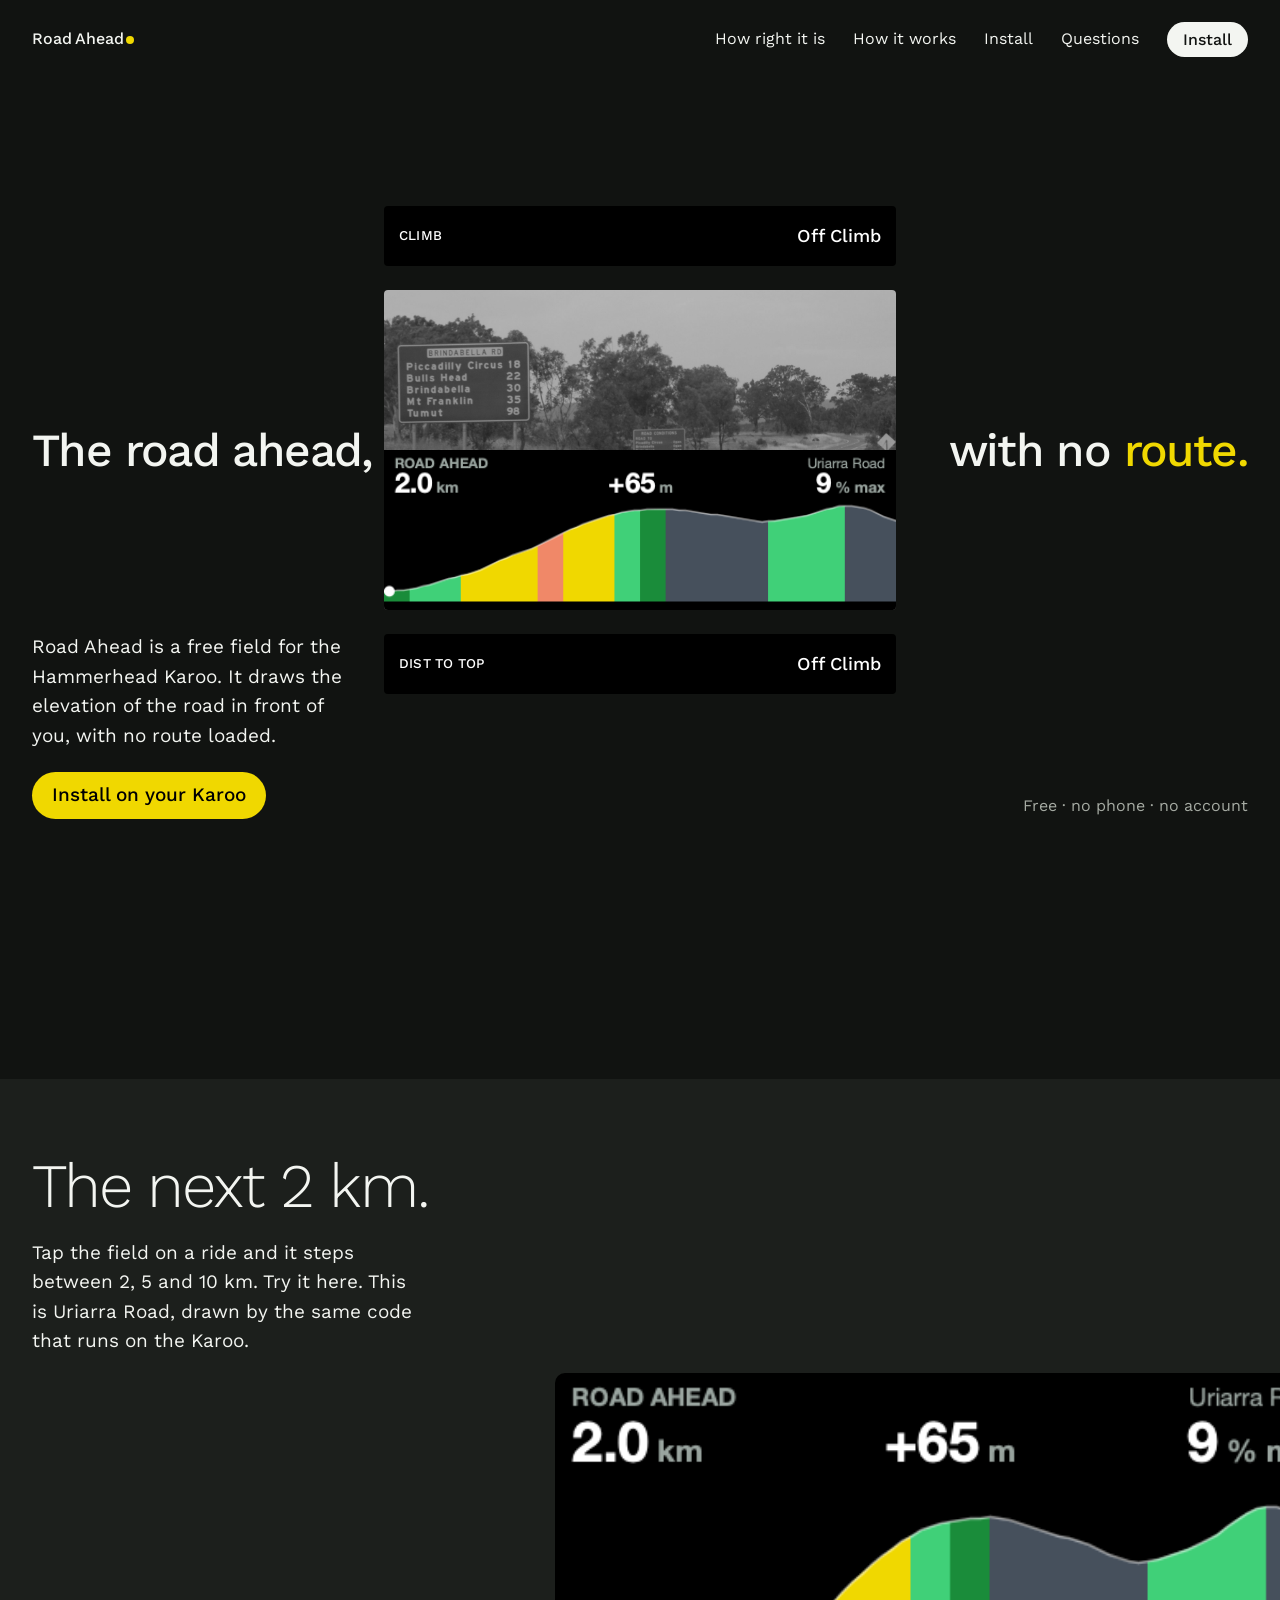
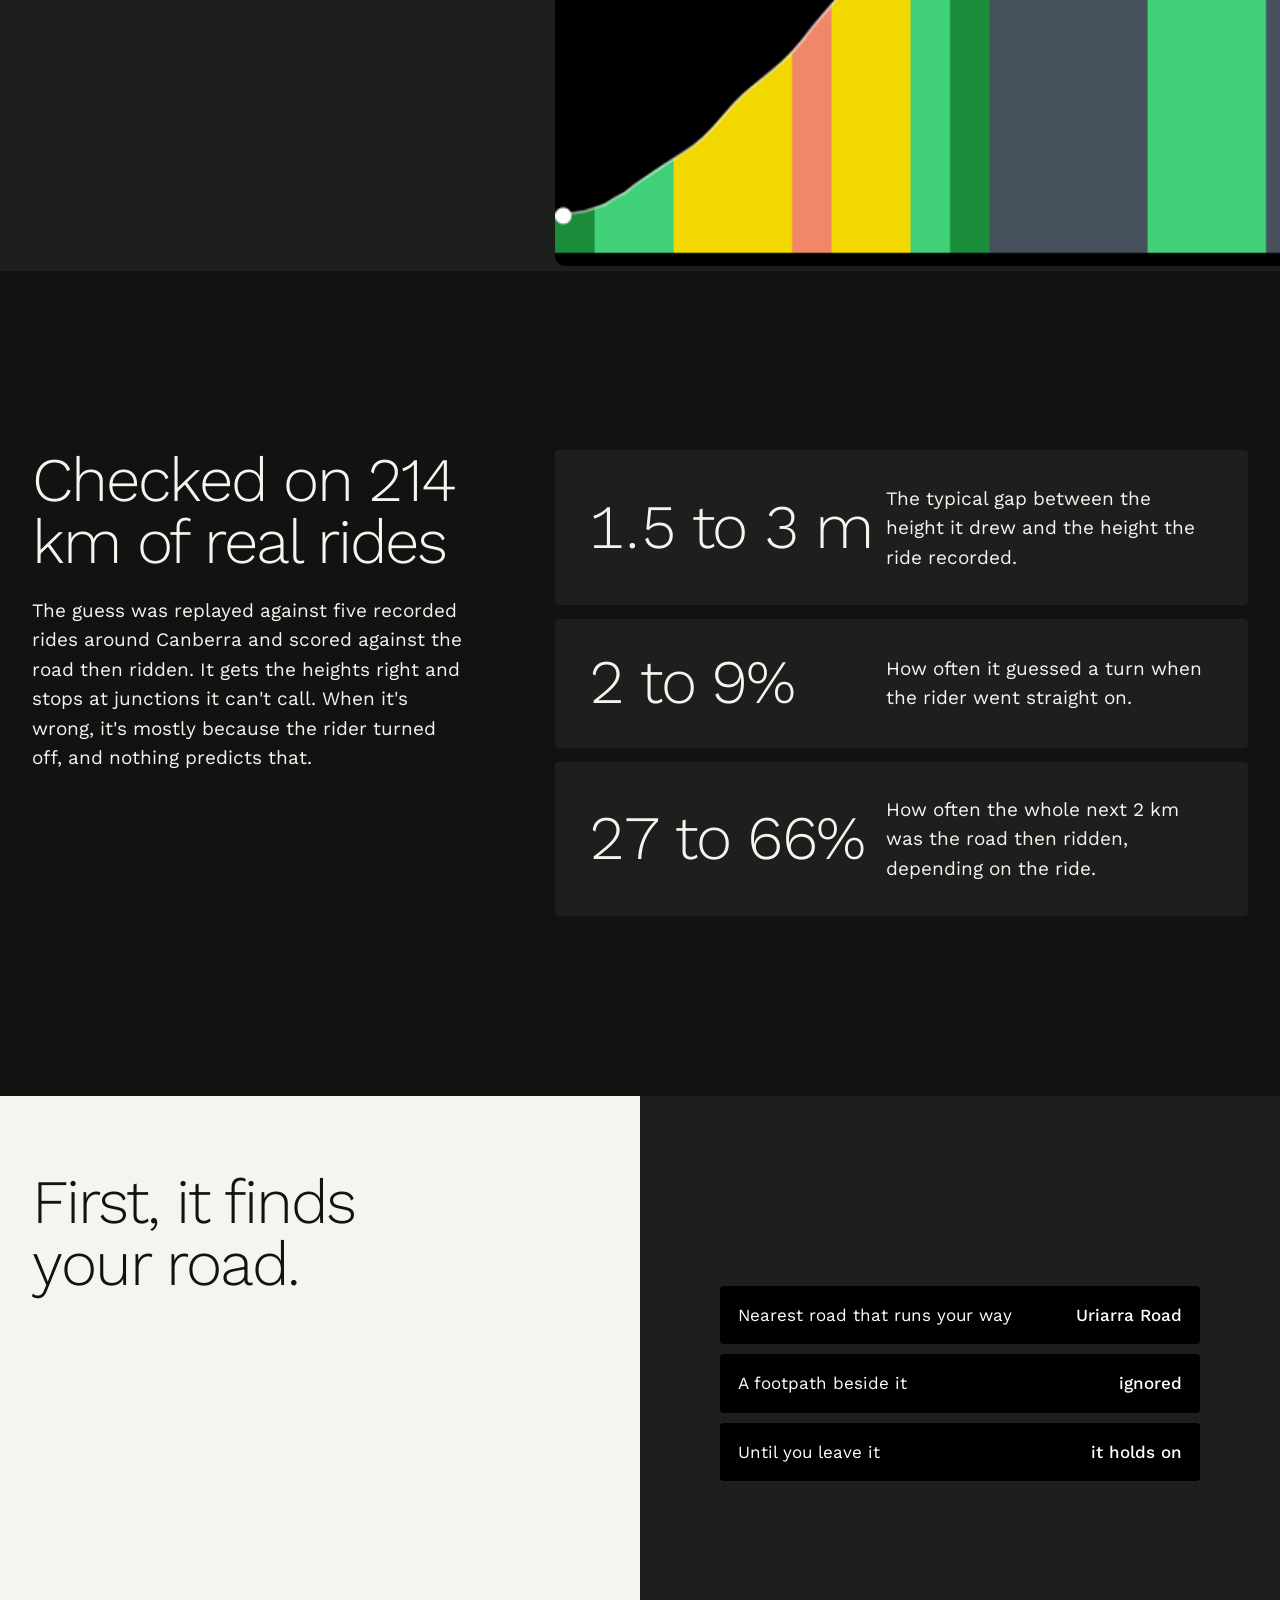
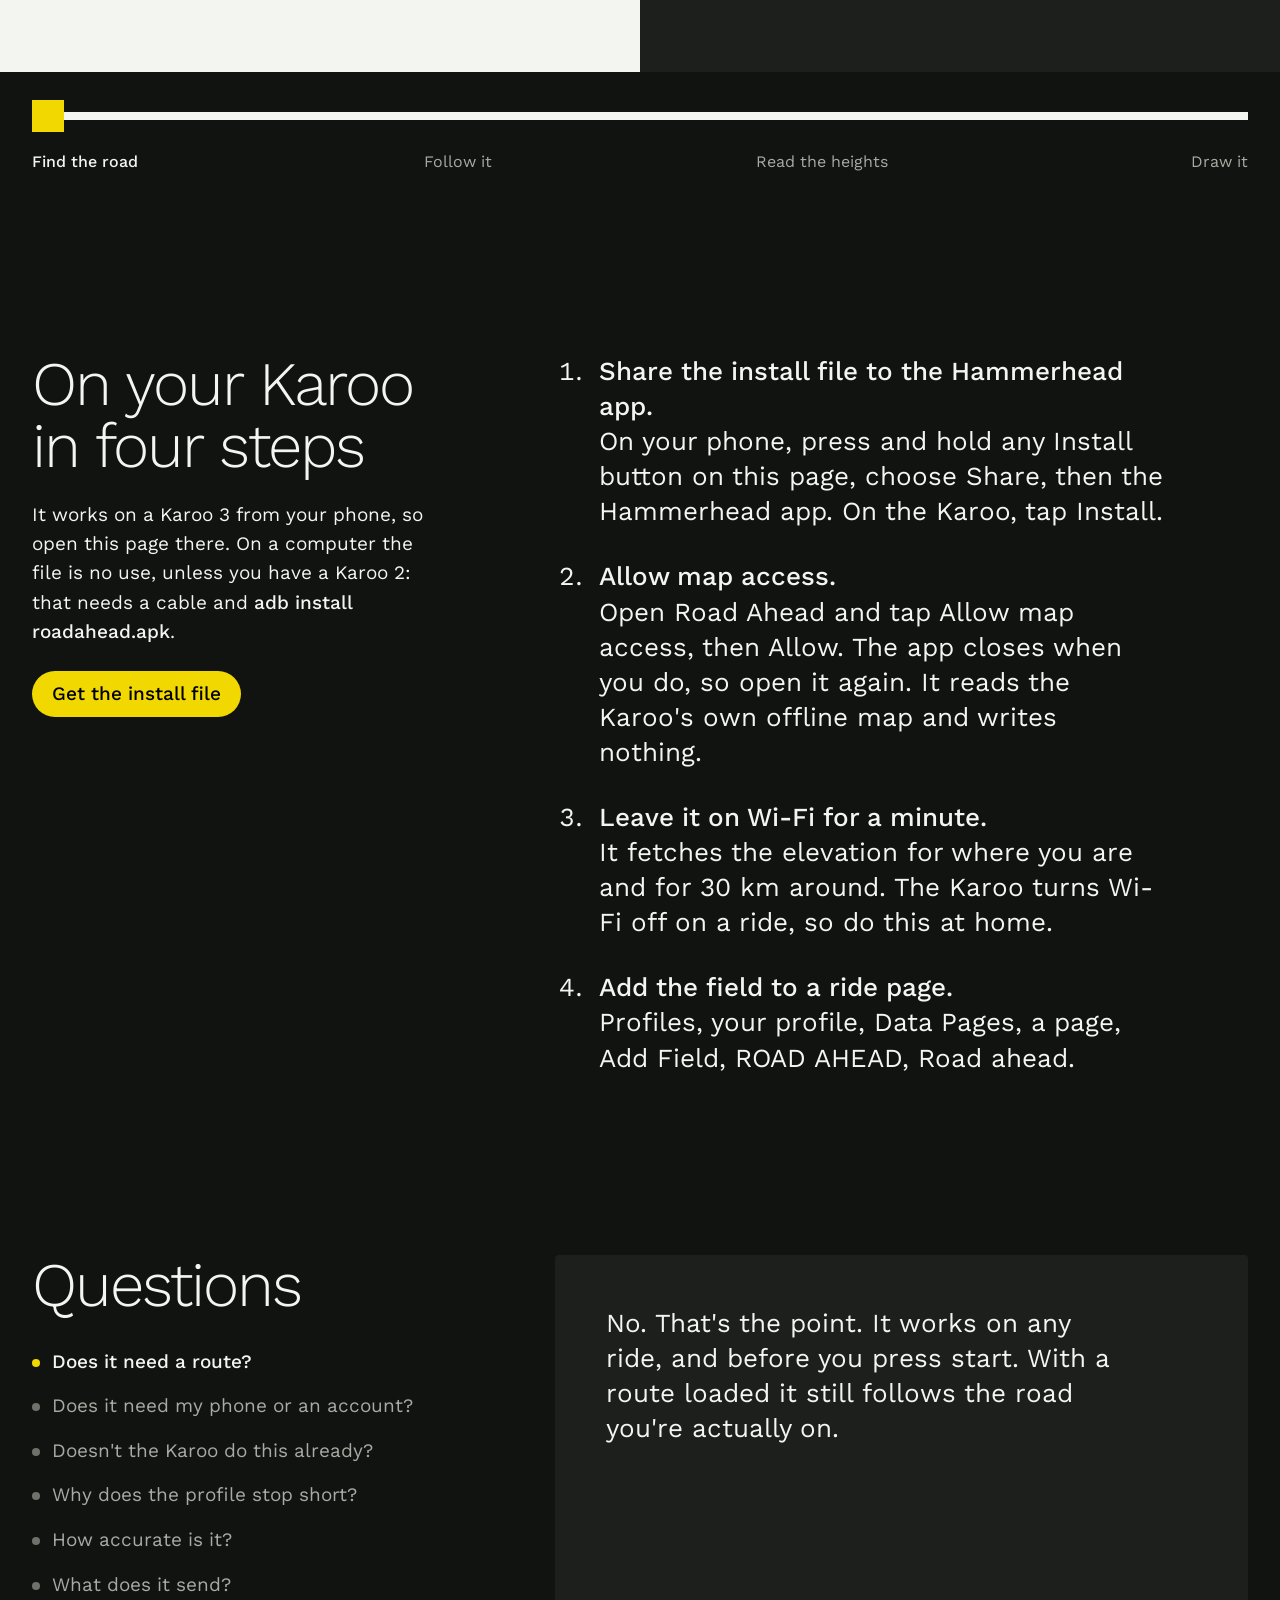
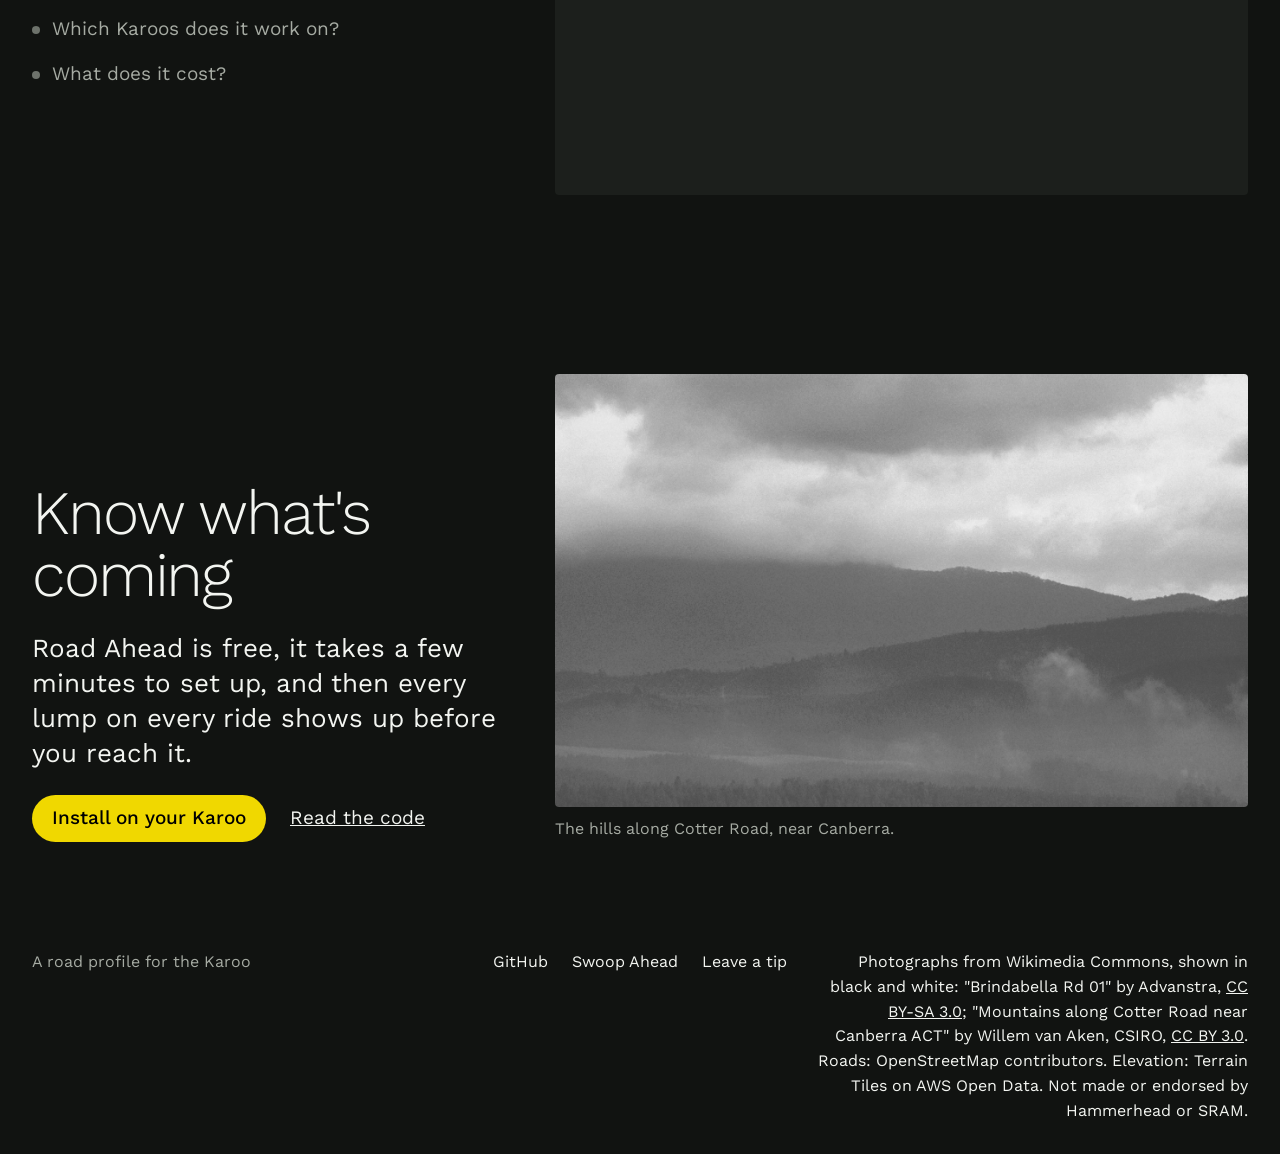
==== web/public/index.html @ ef51b48f "A one-page website for Road Ahead What the field shows, with real pictures drawn by the engine for U" ====
<!doctype html>
<html lang="en-AU">
<head>
<meta charset="utf-8">
<meta name="viewport" content="width=device-width, initial-scale=1">
<title>Road Ahead: the elevation of the road in front of you, with no route</title>
<meta name="description" content="A free Hammerhead Karoo field that draws the elevation profile of the road ahead with no route loaded. It runs on the Karoo, with no phone and no account.">
<link rel="preconnect" href="https://fonts.googleapis.com">
<link rel="preconnect" href="https://fonts.gstatic.com" crossorigin>
<link href="https://fonts.googleapis.com/css2?family=Work+Sans:wght@300;400;500&display=swap" rel="stylesheet">
<link rel="stylesheet" href="site.css">
</head>
<body>
<main>

<section class="hero" id="top">
  <div class="stage">
    <header class="bar">
      <a class="mark" href="#top">Road Ahead<i></i></a>
      <nav aria-label="Sections">
        <a href="#proof">How right it is</a>
        <a href="#how">How it works</a>
        <a href="#install">Install</a>
        <a href="#questions">Questions</a>
        <a class="button light" href="https://github.com/gsq480/karoo-roadahead/releases/latest/download/roadahead.apk">Install</a>
      </nav>
    </header>

    <h1><span class="first">The road ahead,</span> <span class="second">with no <b>route.</b></span></h1>

    <div class="reel" role="img" aria-label="A Karoo ride page with no route loaded: the Karoo's own climb fields read Off Climb, and the Road ahead field draws the next few kilometres of Uriarra Road">
      <div class="strip"><div class="field" data-ui><span>Climb</span><strong>Off Climb</strong></div></div>
      <div class="frame">
        <img class="photo" src="assets/brindabella-rd-01.jpg" width="1634" height="1098" alt="A country road rising round a bend past a green distance sign for Brindabella Road">
        <img class="shot" data-part="hero-field" src="assets/field-2000.png" width="480" height="150" alt="The Road ahead field: 2.0 km of Uriarra Road, coloured by grade">
      </div>
      <div class="strip"><div class="field" data-ui><span>Dist to top</span><strong>Off Climb</strong></div></div>
    </div>

    <div class="lede">
      <p>Road Ahead is a free field for the Hammerhead Karoo. It draws the elevation of the road in front of you, with no route loaded.</p>
      <a class="button" href="https://github.com/gsq480/karoo-roadahead/releases/latest/download/roadahead.apk">Install on your Karoo</a>
    </div>
    <p class="facts" data-part="caption">Free · no phone · no account</p>
  </div>
</section>

<section class="tap" id="tap">
  <div class="tap-words">
    <h2 class="reveal" data-part="tap-heading">The next 2 km.</h2>
    <p class="reveal">Tap the field on a ride and it steps between 2, 5 and 10 km. Try it here. This is Uriarra Road, drawn by the same code that runs on the Karoo.</p>
  </div>
  <button class="bigfield reveal" data-ui type="button" aria-label="The Road ahead field. Tap it to step between 2, 5 and 10 kilometres.">
    <img data-part="tap-field" src="assets/tall-2000.png" width="480" height="300" alt="The field at its tall size: 2.0 km of Uriarra Road">
  </button>
</section>

<section class="proof" id="proof">
  <div class="proof-words reveal">
    <h2>Checked on 214 km of real rides</h2>
    <p>The guess was replayed against five recorded rides around Canberra and scored against the road then ridden. It gets the heights right and stops at junctions it can't call. When it's wrong, it's mostly because the rider turned off, and nothing predicts that.</p>
  </div>
  <dl class="figures">
    <div class="reveal"><dt>1.5 to 3 m</dt><dd>The typical gap between the height it drew and the height the ride recorded.</dd></div>
    <div class="reveal"><dt>2 to 9%</dt><dd>How often it guessed a turn when the rider went straight on.</dd></div>
    <div class="reveal"><dt>27 to 66%</dt><dd>How often the whole next 2 km was the road then ridden, depending on the ride.</dd></div>
  </dl>
</section>

<section class="how" id="how">
  <div class="how-clause reveal">
    <h2 data-part="how-clause">First, it finds your road.</h2>
  </div>
  <div class="how-fragment reveal" aria-live="polite">
    <div class="rows" data-ui data-part="how-fragment"></div>
  </div>
  <div class="how-slider reveal">
    <input type="range" id="stage" min="0" max="3" step="1" value="0" aria-label="The four stages, from your position to the picture">
    <ol class="stage-names">
      <li class="on">Find the road</li><li>Follow it</li><li>Read the heights</li><li>Draw it</li>
    </ol>
  </div>
</section>

<section class="install" id="install">
  <div class="install-words reveal">
    <h2>On your Karoo in four steps</h2>
    <p>It works on a Karoo 3 from your phone, so open this page there. On a computer the file is no use, unless you have a Karoo 2: that needs a cable and <code>adb install roadahead.apk</code>.</p>
    <a class="button" href="https://github.com/gsq480/karoo-roadahead/releases/latest/download/roadahead.apk">Get the install file</a>
  </div>
  <ol class="steps">
    <li class="reveal"><strong>Share the install file to the Hammerhead app.</strong> On your phone, press and hold any Install button on this page, choose Share, then the Hammerhead app. On the Karoo, tap Install.</li>
    <li class="reveal"><strong>Allow map access.</strong> Open Road Ahead and tap Allow map access, then Allow. The app closes when you do, so open it again. It reads the Karoo's own offline map and writes nothing.</li>
    <li class="reveal"><strong>Leave it on Wi-Fi for a minute.</strong> It fetches the elevation for where you are and for 30 km around. The Karoo turns Wi-Fi off on a ride, so do this at home.</li>
    <li class="reveal"><strong>Add the field to a ride page.</strong> Profiles, your profile, Data Pages, a page, Add Field, ROAD AHEAD, Road ahead.</li>
  </ol>
</section>

<section class="questions" id="questions">
  <div class="q-list reveal">
    <h2>Questions</h2>
    <ul id="qs">
      <li><button type="button" aria-controls="answer" data-a="No. That's the point. It works on any ride, and before you press start. With a route loaded it still follows the road you're actually on.">Does it need a route?</button></li>
      <li><button type="button" aria-controls="answer" data-a="No. Everything runs on the Karoo. The roads come from the Karoo's own offline map, and the elevation is fetched once over Wi-Fi.">Does it need my phone or an account?</button></li>
      <li><button type="button" aria-controls="answer" data-a="The Karoo's Climber draws a profile only once it has detected a real climb. On lumps and flats with no route, its climb fields read Off Climb. Road Ahead draws the road all the time.">Doesn't the Karoo do this already?</button></li>
      <li><button type="button" aria-controls="answer" data-a="It follows one road. Where that road meets a T-junction or a fork, it can't know which way you'll turn, so it stops there and marks the junction. Turn, and it redraws in a couple of seconds.">Why does the profile stop short?</button></li>
      <li><button type="button" aria-controls="answer" data-a="The elevation grid is 30 m. On sealed roads the shape and the heights are good. Off-road, under heavy tree cover and in cuttings, trust the shape more than the pitch numbers.">How accurate is it?</button></li>
      <li><button type="button" aria-controls="answer" data-a="Nothing about you. It downloads elevation files for the one-degree squares around you from a public archive, so that archive's server sees which squares were asked for, and nothing else.">What does it send?</button></li>
      <li><button type="button" aria-controls="answer" data-a="The Karoo 3, installed from your phone. It should also run on a Karoo 2 over a cable, but that hasn't been tested yet.">Which Karoos does it work on?</button></li>
      <li><button type="button" aria-controls="answer" data-a="Nothing. It's free and the code is open under the Apache 2.0 licence. If it earns a place on your ride page, there's a tip link at the bottom.">What does it cost?</button></li>
    </ul>
  </div>
  <div class="answer-pane reveal"><p class="answer" id="answer" aria-live="polite"></p></div>
</section>

<section class="close" id="close">
  <div class="close-words reveal">
    <h2>Know what's coming</h2>
    <p>Road Ahead is free, it takes a few minutes to set up, and then every lump on every ride shows up before you reach it.</p>
    <a class="button" href="https://github.com/gsq480/karoo-roadahead/releases/latest/download/roadahead.apk">Install on your Karoo</a>
    <a class="plain" href="https://github.com/gsq480/karoo-roadahead">Read the code</a>
  </div>
  <figure class="reveal">
    <img src="assets/csiro-scienceimage-4457-mountains-along-cotter-road.jpg" width="1600" height="1038" loading="lazy" decoding="async" alt="Layers of hills under low cloud along Cotter Road, near Canberra">
    <figcaption>The hills along Cotter Road, near Canberra.</figcaption>
  </figure>
</section>

</main>

<footer class="foot reveal">
  <span>A road profile for the Karoo</span>
  <span class="foot-links">
    <a href="https://github.com/gsq480/karoo-roadahead">GitHub</a>
    <a href="https://swoopahead.pages.dev">Swoop Ahead</a>
    <a href="https://ko-fi.com/glen840924">Leave a tip</a>
  </span>
  <span class="credit">Photographs from Wikimedia Commons, shown in black and white: "Brindabella Rd 01" by Advanstra, <a href="https://creativecommons.org/licenses/by-sa/3.0/">CC BY-SA 3.0</a>; "Mountains along Cotter Road near Canberra ACT" by Willem van Aken, CSIRO, <a href="https://creativecommons.org/licenses/by/3.0/">CC BY 3.0</a>. Roads: OpenStreetMap contributors. Elevation: Terrain Tiles on AWS Open Data. Not made or endorsed by Hammerhead or SRAM.</span>
</footer>

<script src="site.js" defer></script>
</body>
</html>
---- web/public/site.css ----
/* Road Ahead. Three colours, three jobs. Change the accent here and it changes everywhere. */
:root {
  --ground: #111311;   /* bitumen */
  --second: #f3f5f1;   /* type and solid blocks */
  --accent: #f0d800;   /* the field's own yellow, the colour of a 5% pitch */
  --soft: #a6aba3;     /* secondary notes only */
  --tone: #1c1f1c;     /* one step up from the ground, for a change of surface */
  --step-small: 1rem;
  --step-body: clamp(1.0625rem, 1rem + 0.25vw, 1.1875rem);
  --step-lead: clamp(1.25rem, 1.1rem + 0.7vw, 1.625rem);
  --step-display: clamp(2.5rem, 3.6vw, 3.75rem);
  --step-head: clamp(2rem, 1.3rem + 3.2vw, 4rem);
  --margin: 32px;
  --gap: clamp(120px, 14vw, 200px);
  --ease: cubic-bezier(0.2, 0.7, 0.2, 1);
}
* { box-sizing: border-box; }
html { scroll-behavior: smooth; }
body { margin: 0; background: var(--ground); color: var(--second); font: 400 var(--step-body)/1.55 "Work Sans", system-ui, sans-serif; }
a { color: inherit; }
p { margin: 0; }
h1, h2 { margin: 0; font-weight: 400; letter-spacing: -0.035em; line-height: 1; text-wrap: balance; }
h2 { font-size: var(--step-head); font-weight: 300; }
code { font: inherit; font-weight: 500; }
[hidden] { display: none !important; }

.button { display: inline-block; border: 0; cursor: pointer; background: var(--accent); color: #000; text-decoration: none; font: 500 var(--step-body)/1.2 "Work Sans", system-ui, sans-serif; padding: 12px 20px; border-radius: 999px; transition: transform 160ms var(--ease); }
.button:hover { transform: translateY(-2px); }
.button:active { transform: translateY(0) scale(0.98); }
.button.light { background: var(--second); color: var(--ground); padding: 8px 16px; font-size: var(--step-small); }
.button:focus-visible, a:focus-visible, button:focus-visible, input:focus-visible { outline: 3px solid var(--second); outline-offset: 3px; }
.plain { margin-left: 18px; }

/* The first screen: a ride page with no route. The Karoo's own climb fields say nothing, and the
   Road ahead field draws the road. It steps through its three distances on a timer. */
.hero { position: relative; }
.stage { position: relative; min-height: 100svh; display: grid; grid-template-columns: 1fr 35vw 1fr; column-gap: 28px; align-items: center; padding: 0 var(--margin); overflow: hidden; }
.bar { position: absolute; top: 0; left: 0; right: 0; display: flex; justify-content: space-between; align-items: center; padding: 22px var(--margin); font-size: var(--step-small); z-index: 2; }
.mark { font-weight: 500; text-decoration: none; letter-spacing: -0.01em; }
.mark i { display: inline-block; width: 0.5em; height: 0.5em; border-radius: 50%; background: var(--accent); margin-left: 0.18em; }
.bar nav { display: flex; gap: 28px; align-items: center; }
.bar nav a { text-decoration: none; }
.bar nav a:not(.button):hover { text-decoration: underline; text-underline-offset: 4px; }
h1 { grid-column: 1 / -1; grid-row: 1; align-self: center; display: flex; justify-content: space-between; align-items: center; font-size: var(--step-display); font-weight: 500; }
h1 span { display: block; }
.second { text-align: right; }
.second b { font-weight: 500; color: var(--accent); }
.reel { grid-column: 2; grid-row: 1; display: grid; gap: 24px; align-self: center; position: relative; z-index: 1; pointer-events: none; }
.strip { height: 60px; }
.frame { position: relative; aspect-ratio: 16 / 10; border-radius: 4px; overflow: hidden; background: #000; }
.frame .photo { width: 100%; height: 100%; object-fit: cover; object-position: 60% 50%; filter: grayscale(1) contrast(1.1) brightness(0.8); display: block; transform: scale(1.04); animation: drift 18s ease-in-out infinite alternate; }
@keyframes drift { to { transform: scale(1.12) translateX(-1.5%); } }
.frame .shot { position: absolute; left: 0; right: 0; bottom: 0; width: 100%; height: auto; display: block; transition: opacity 240ms; }
.lede { grid-column: 1; grid-row: 1; align-self: end; max-width: 30ch; margin: 0 0 9svh; }
.lede p { margin: 0 0 22px; }
.facts { grid-column: 3; grid-row: 1; align-self: end; justify-self: end; text-align: right; max-width: 26ch; margin: 0 0 9svh; color: var(--soft); font-size: var(--step-small); transition: opacity 200ms; }

/* Pieces of the Karoo's own screen. Inside [data-ui] the Karoo's conventions apply. */
[data-ui] { font-family: "Work Sans", system-ui, sans-serif; }
.field { height: 100%; border-radius: 4px; background: #000; color: #fff; display: flex; align-items: center; justify-content: space-between; gap: 1em; padding: 0 1.1em; font-size: clamp(12px, 1.05vw, 17px); white-space: nowrap; overflow: hidden; }
.field span { text-transform: uppercase; font-weight: 500; letter-spacing: 0.02em; }
.field strong { font-weight: 500; font-size: 1.35em; }

/* One control, blown up: the field at poster size. It works. */
.tap { position: relative; margin-top: var(--gap); min-height: 88svh; background: var(--tone); overflow: hidden; padding: clamp(40px, 6vw, 88px) var(--margin); display: grid; grid-template-columns: 5fr 7fr; column-gap: 28px; align-items: start; }
.tap-words h2 { max-width: 8.5em; }
.tap-words p { margin-top: 20px; max-width: 32ch; }
.bigfield { justify-self: stretch; align-self: end; margin: 8svh -14% -8svh 0; padding: 0; border: 0; background: #000; cursor: pointer; border-radius: 10px; overflow: hidden; transition: transform 200ms var(--ease); }
.bigfield img { display: block; width: 100%; height: auto; image-rendering: auto; transition: opacity 180ms; }
.bigfield:hover { transform: translateY(-4px); }
.bigfield:active { transform: scale(0.99); }

/* What the replay found. */
.proof { margin-top: var(--gap); padding: 0 var(--margin); display: grid; grid-template-columns: 5fr 7fr; column-gap: 28px; align-items: start; }
.proof-words h2 { max-width: 9em; }
.proof-words p { margin-top: 22px; max-width: 36ch; }
.figures { margin: 0; display: grid; gap: 14px; }
.figures div { background: var(--tone); border-radius: 4px; padding: clamp(22px, 2.6vw, 40px); display: grid; grid-template-columns: minmax(0, 5fr) minmax(0, 6fr); column-gap: 24px; align-items: center; }
.figures dt { font-size: var(--step-head); font-weight: 300; letter-spacing: -0.035em; line-height: 1; font-variant-numeric: tabular-nums; white-space: nowrap; }
.figures dd { margin: 0; max-width: 30ch; }

/* Drag through the stages. */
.how { margin-top: var(--gap); display: grid; grid-template-columns: 1fr 1fr; grid-template-rows: minmax(64svh, auto) auto; }
.how-clause { background: var(--second); color: var(--ground); padding: clamp(40px, 6vw, 88px) var(--margin); }
.how-clause h2 { max-width: 9em; transition: opacity 200ms; }
.how-fragment { background: var(--tone); display: grid; place-items: center; padding: 40px var(--margin); }
.rows { width: min(480px, 100%); display: grid; gap: 10px; transition: opacity 200ms; }
.rows .row { background: #000; color: #fff; border-radius: 4px; padding: 16px 18px; display: flex; justify-content: space-between; gap: 16px; font-size: 17px; }
.rows .row b { font-weight: 500; text-align: right; }
.rows img { display: block; width: 100%; height: auto; border-radius: 4px; }
.how-slider { grid-column: 1 / -1; margin: 28px var(--margin) 0; }
#stage { -webkit-appearance: none; appearance: none; width: 100%; height: 32px; background: transparent; margin: 0; cursor: pointer; }
#stage::-webkit-slider-runnable-track { height: 8px; background: var(--second); border-radius: 0; }
#stage::-moz-range-track { height: 8px; background: var(--second); }
#stage::-webkit-slider-thumb { -webkit-appearance: none; width: 32px; height: 32px; margin-top: -12px; background: var(--accent); border: 0; border-radius: 0; }
#stage::-moz-range-thumb { width: 32px; height: 32px; background: var(--accent); border: 0; border-radius: 0; }
.stage-names { list-style: none; margin: 10px 0 0; padding: 0; display: grid; grid-template-columns: repeat(4, 1fr); font-size: var(--step-small); }
.stage-names li { color: var(--soft); cursor: pointer; }
.stage-names li:nth-child(2) { text-align: center; padding-right: 20%; }
.stage-names li:nth-child(3) { text-align: center; padding-left: 20%; }
.stage-names li:last-child { text-align: right; }
.stage-names li.on { color: var(--second); font-weight: 500; }

/* Install. */
.install { margin-top: var(--gap); padding: 0 var(--margin); display: grid; grid-template-columns: 5fr 7fr; column-gap: 28px; align-items: start; }
.install-words h2 { max-width: 12ch; }
.install-words p { margin: 22px 0 24px; max-width: 34ch; }
.steps { margin: 0; padding: 0 0 0 1.4em; display: grid; gap: 30px; font-size: var(--step-lead); line-height: 1.35; }
.steps strong { font-weight: 500; display: block; }
.steps li { padding-left: 0.3em; max-width: 36ch; }

/* Questions: the list on the left, one answer on the right. */
.questions { margin-top: var(--gap); padding: 0 var(--margin); display: grid; grid-template-columns: 5fr 7fr; column-gap: 28px; align-items: start; }
.q-list h2 { margin-bottom: 30px; }
.q-list ul { list-style: none; margin: 0; padding: 0; display: grid; gap: 14px; }
.q-list button { border: 0; background: none; padding: 2px 0; cursor: pointer; text-align: left; font: 400 var(--step-body)/1.4 "Work Sans", system-ui, sans-serif; color: var(--soft); display: flex; gap: 12px; align-items: baseline; transition: color 150ms; }
.q-list button::before { content: ""; flex: none; width: 8px; height: 8px; border-radius: 50%; background: #6d726b; transform: translateY(-1px); transition: background-color 150ms; }
.q-list button[aria-current="true"] { color: var(--second); font-weight: 500; }
.q-list button[aria-current="true"]::before { background: var(--accent); }
.answer-pane { position: sticky; top: 40px; background: var(--tone); border-radius: 4px; padding: clamp(32px, 4vw, 64px); min-height: 60svh; }
.answer { font-size: var(--step-lead); line-height: 1.35; max-width: 32ch; transition: opacity 150ms; }
.q-list .inline-answer { display: none; }

/* The close and the foot. */
.close { margin-top: var(--gap); padding: 0 var(--margin) 12svh; display: grid; grid-template-columns: 5fr 7fr; column-gap: 28px; align-items: end; }
.close h2 { max-width: 9em; }
.close p { font-size: var(--step-lead); line-height: 1.35; max-width: 30ch; margin: 24px 0; }
figure { margin: 0; }
figure img { display: block; width: 100%; height: auto; border-radius: 4px; filter: grayscale(1) contrast(1.15); object-fit: cover; aspect-ratio: 16 / 10; }
figcaption { margin-top: 10px; font-size: var(--step-small); color: var(--soft); }
.foot { padding: 0 var(--margin) 30px; display: grid; grid-template-columns: 1fr auto 1fr; column-gap: 28px; align-items: start; font-size: var(--step-small); color: var(--soft); }
.foot-links { display: flex; gap: 24px; }
.foot-links a { color: var(--second); text-decoration: none; }
.foot-links a:hover { text-decoration: underline; text-underline-offset: 4px; }
.credit { justify-self: end; text-align: right; max-width: 52ch; color: var(--second); }

/* Each part of a section arrives in turn. Without script, everything is simply there. */
.js .reveal { opacity: 0; transform: translateY(24px); transition: opacity 600ms var(--ease), transform 600ms var(--ease); }
.js .reveal.in { opacity: 1; transform: none; }
.js .reveal:nth-child(2) { transition-delay: 80ms; }
.js .reveal:nth-child(3) { transition-delay: 160ms; }
.js .reveal:nth-child(4) { transition-delay: 240ms; }

@media (min-width: 1200px) {
  .stage { grid-template-columns: 1fr 40vw 1fr; }
}
@media (prefers-reduced-motion: reduce) {
  html { scroll-behavior: auto; }
  .frame .photo { animation: none; }
  .js .reveal { opacity: 1; transform: none; transition: none; }
  .button, .bigfield { transition: none; }
}

@media (max-width: 800px) {
  :root { --margin: 16px; --gap: 96px; }
  .bar nav a:not(.button) { display: none; }
  .stage { display: flex; flex-direction: column; align-items: stretch; gap: 14px; padding-top: 84px; padding-bottom: 28px; min-height: 0; }
  h1 { display: block; font-size: 9vw; }
  .reel { gap: 12px; }
  .frame { aspect-ratio: 4 / 3; }
  .strip { height: 38px; }
  .field { font-size: clamp(12px, 3.3vw, 16px); }
  .lede { margin: 10px 0 0; max-width: none; }
  .facts { text-align: left; justify-self: start; margin: 0; max-width: none; }
  .tap, .proof, .install, .questions, .close { grid-template-columns: 1fr; row-gap: 28px; }
  .tap { min-height: 0; padding-bottom: 0; }
  .bigfield { margin: 4svh -8% -2svh 0; }
  .figures div { grid-template-columns: 1fr; row-gap: 10px; }
  .tap-words h2, .tap-words p, .proof-words h2, .proof-words p, .figures dd, .install-words p, .steps li, .close p { max-width: none; }
  .how { grid-template-columns: 1fr; grid-template-rows: none; }
  .how-fragment { order: 1; padding: 32px var(--margin); min-height: 40svh; }
  .how-slider { display: contents; }
  #stage { order: 2; width: auto; margin: 18px var(--margin) 0; }
  #stage::-webkit-slider-thumb { width: 40px; height: 40px; margin-top: -16px; }
  #stage::-moz-range-thumb { width: 40px; height: 40px; }
  .how-clause { order: 3; margin-top: 18px; padding: 36px var(--margin) 44px; }
  .how-clause h2 { font-size: 9vw; }
  .stage-names { order: 4; padding: 18px var(--margin) 0; grid-template-columns: 1fr 1fr; row-gap: 6px; }
  .stage-names li, .stage-names li:nth-child(2), .stage-names li:nth-child(3), .stage-names li:last-child { text-align: left; padding: 0; }
  .answer-pane { display: none; }
  .q-list .inline-answer { display: block; margin: 8px 0 6px 20px; color: var(--second); font-size: 19px; line-height: 1.4; }
  .foot { grid-template-columns: 1fr; row-gap: 8px; }
  .credit { justify-self: start; text-align: left; }
  .plain { display: inline-block; margin: 16px 0 0; }
}
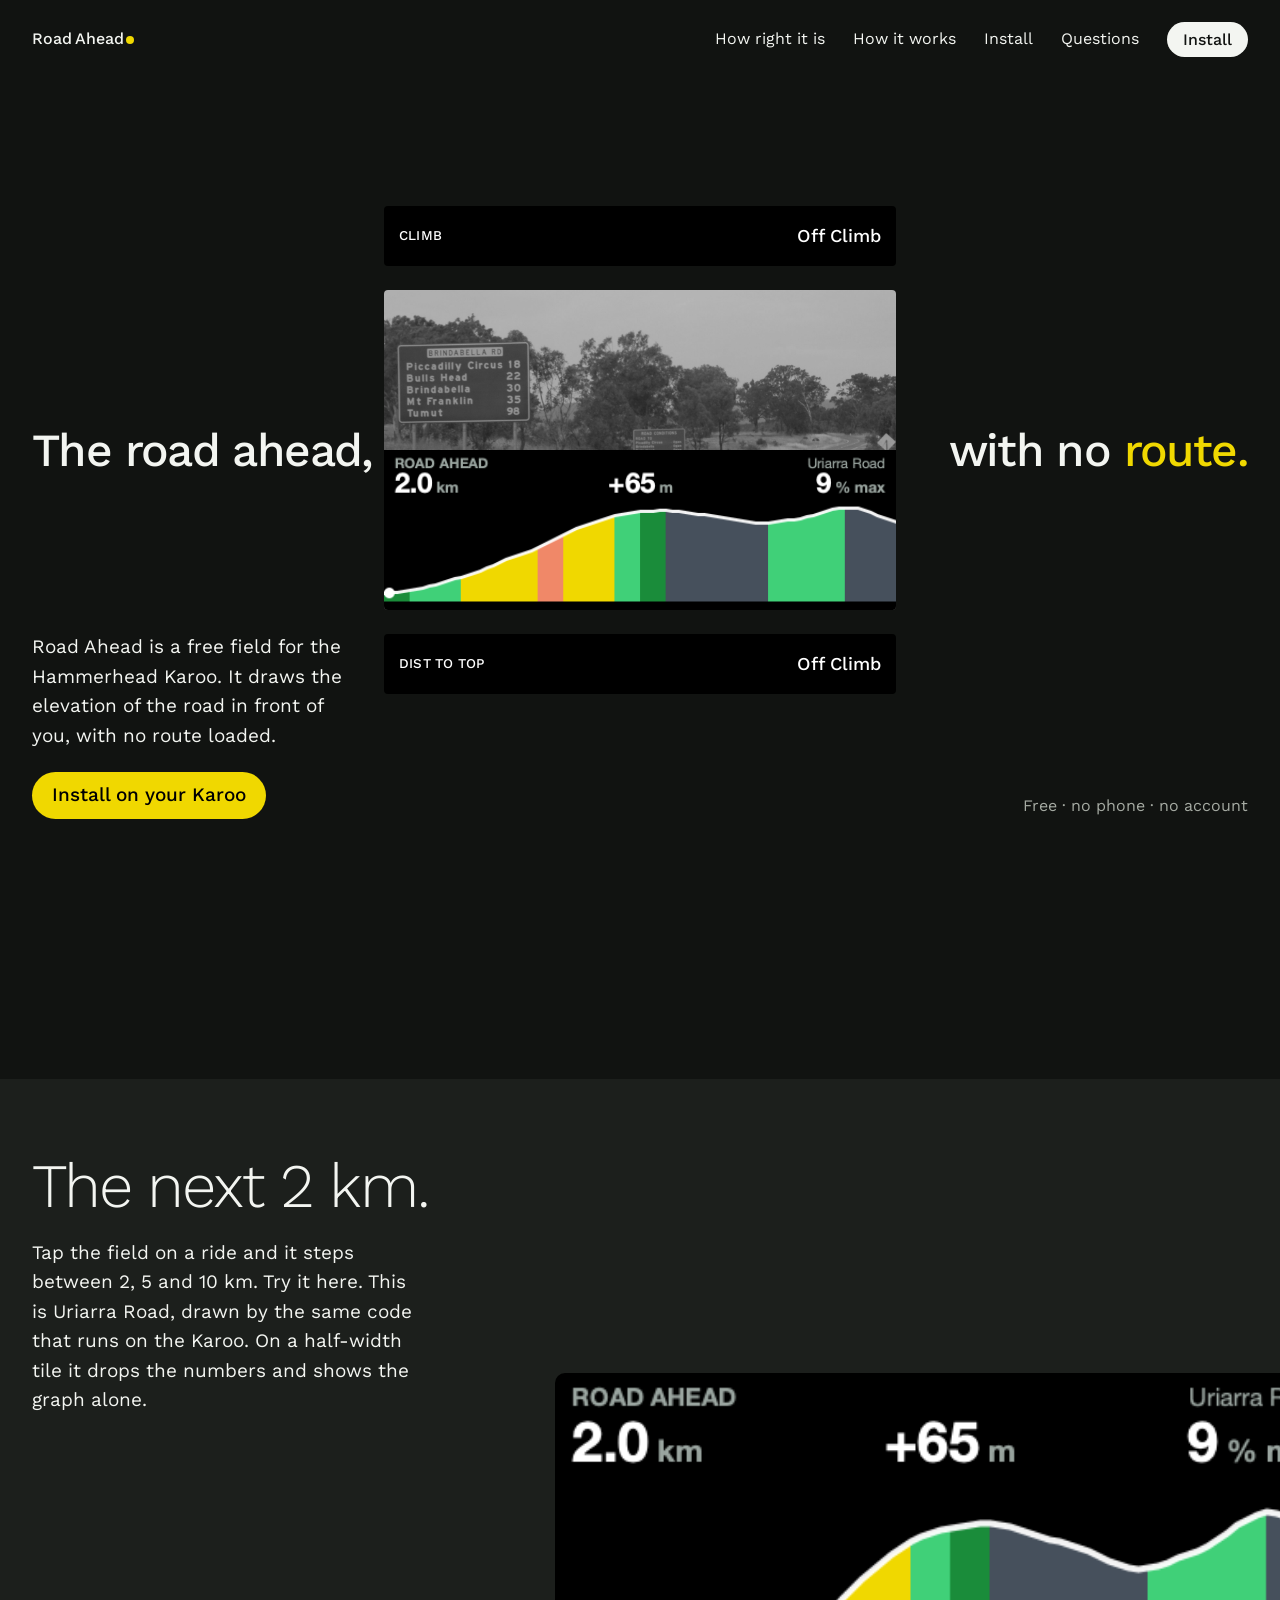
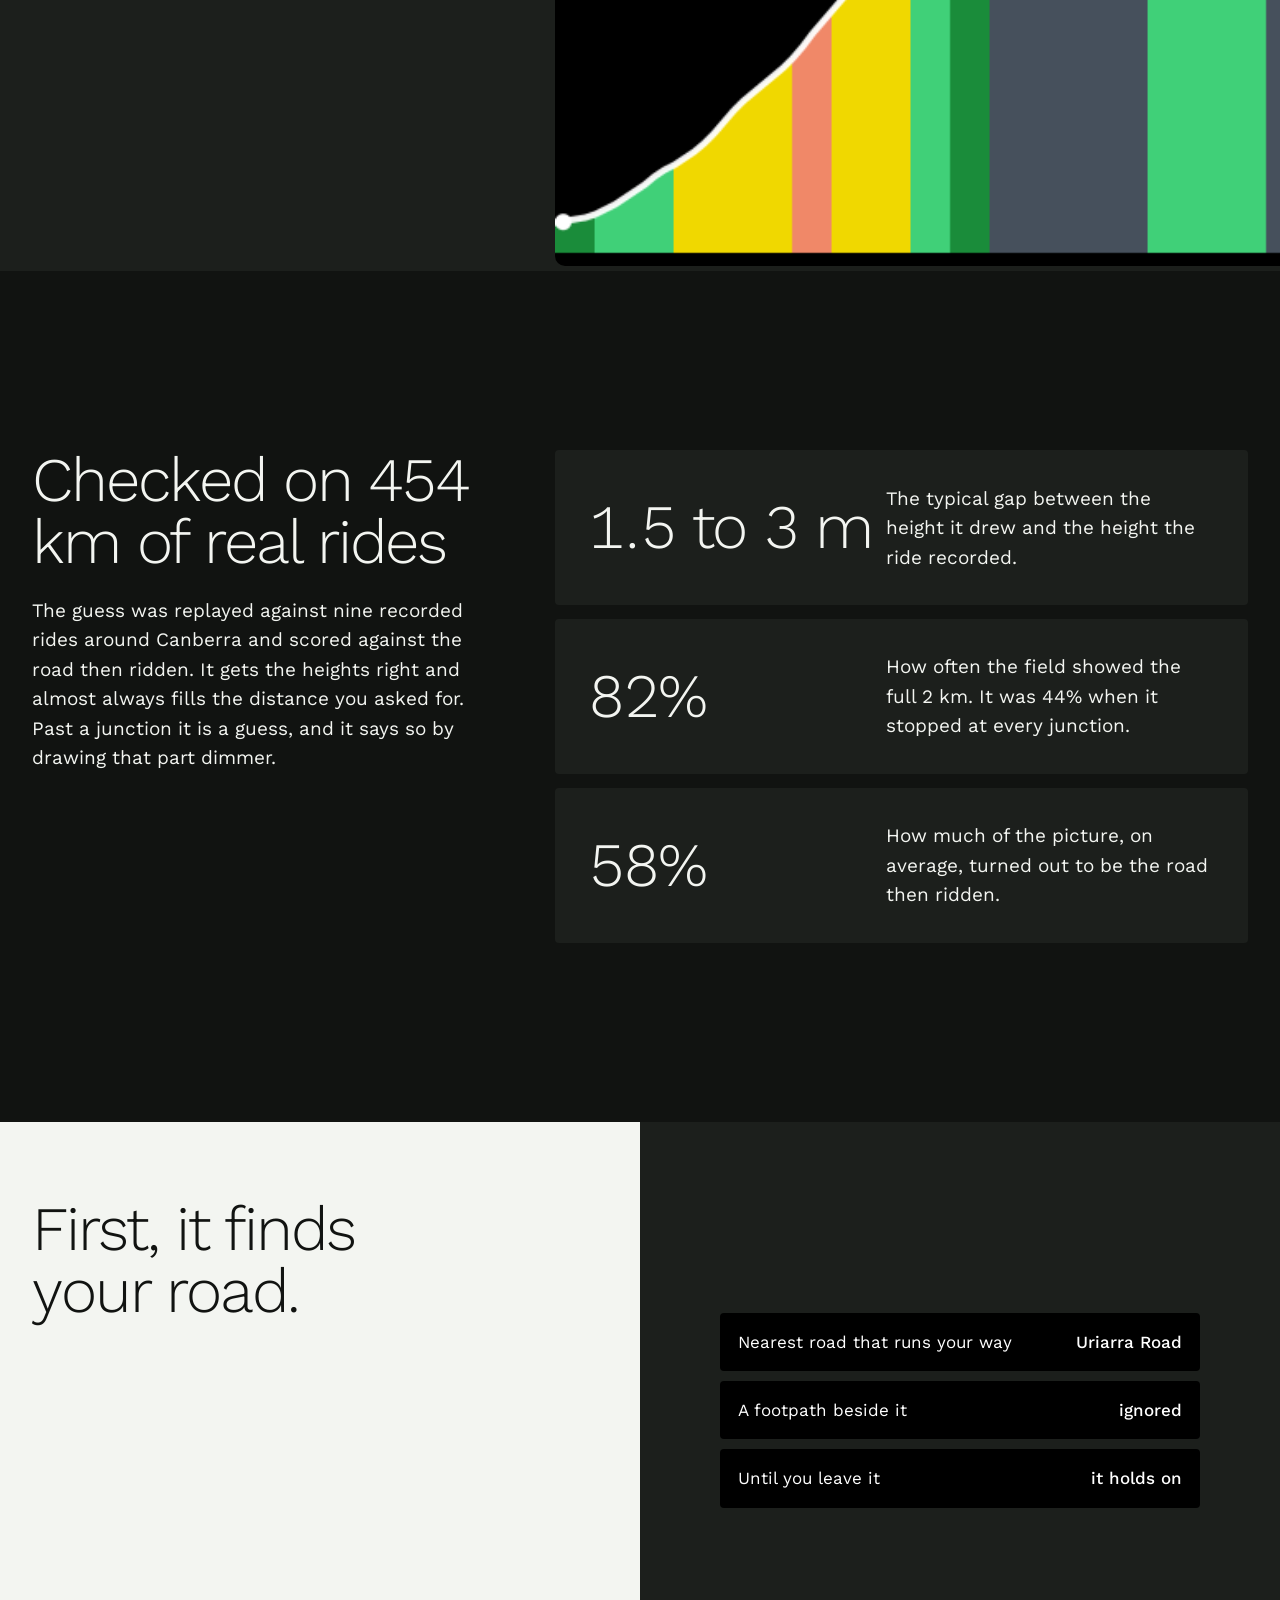
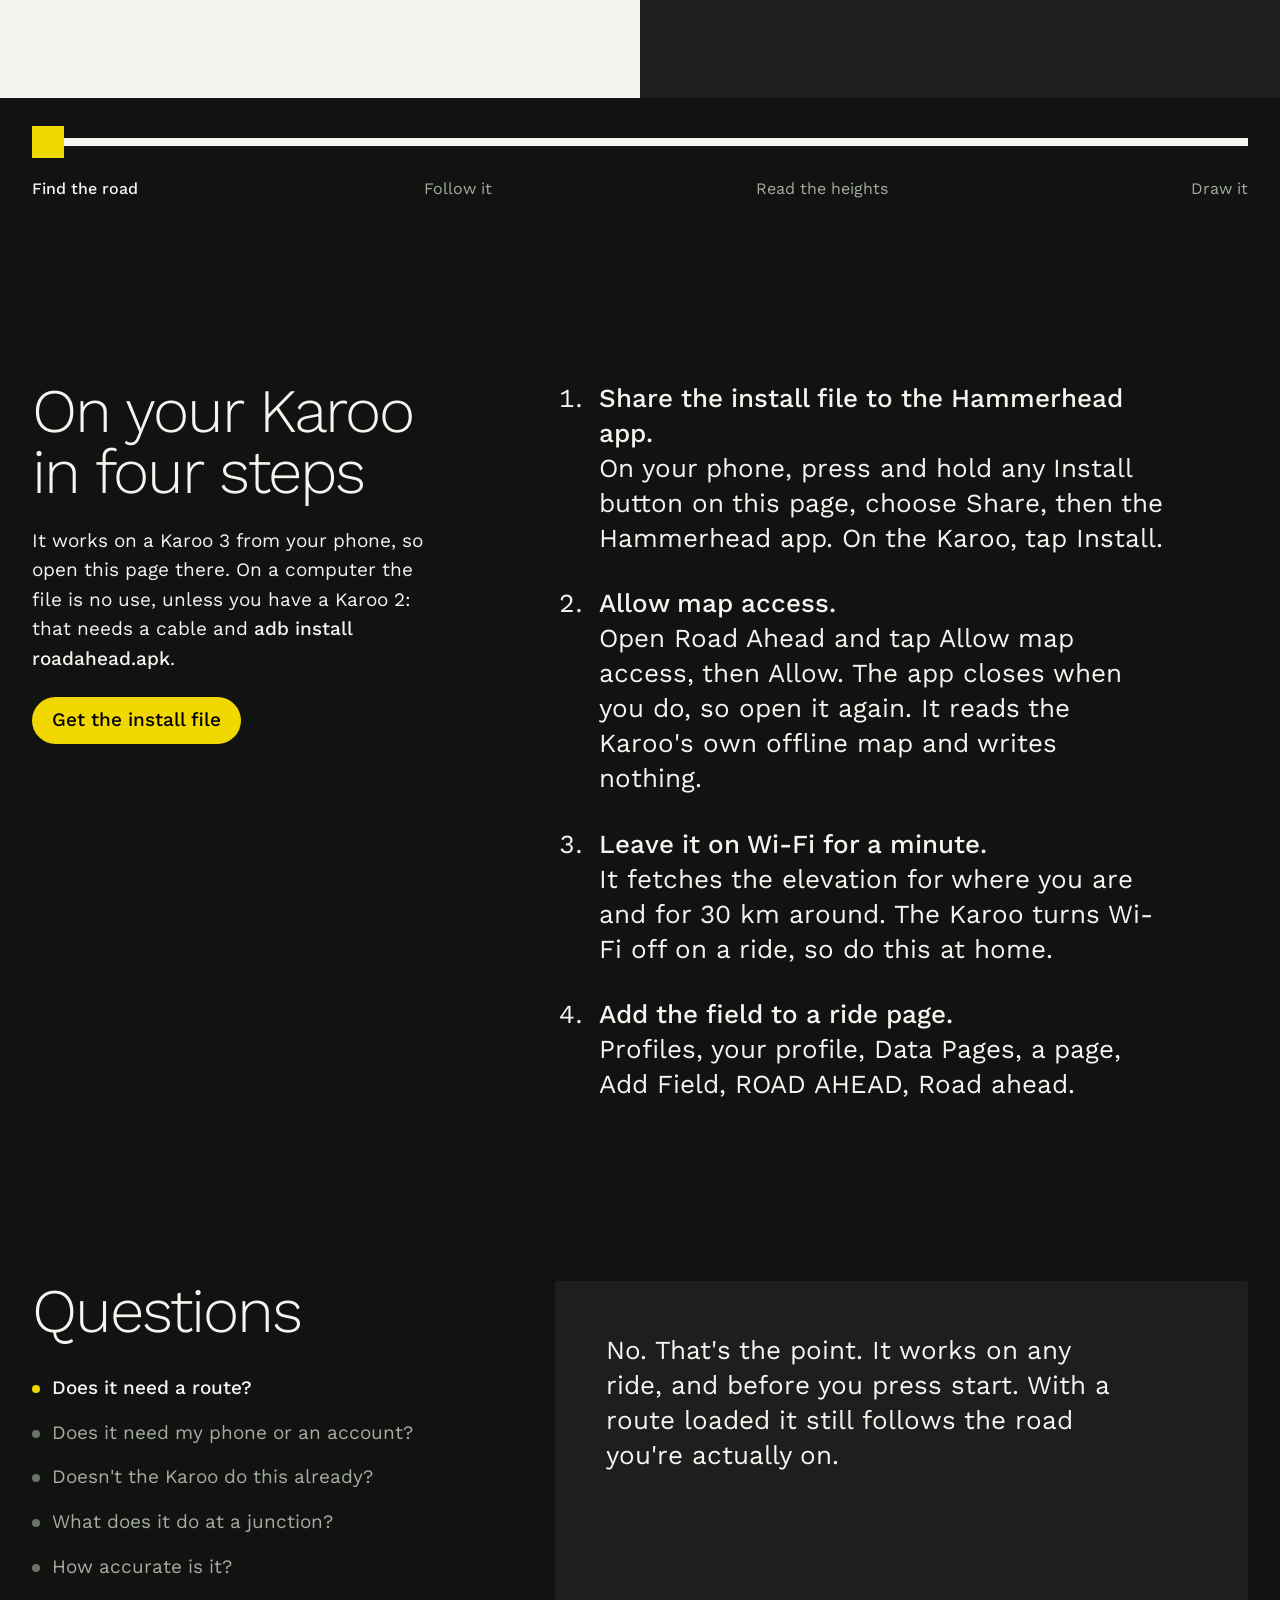
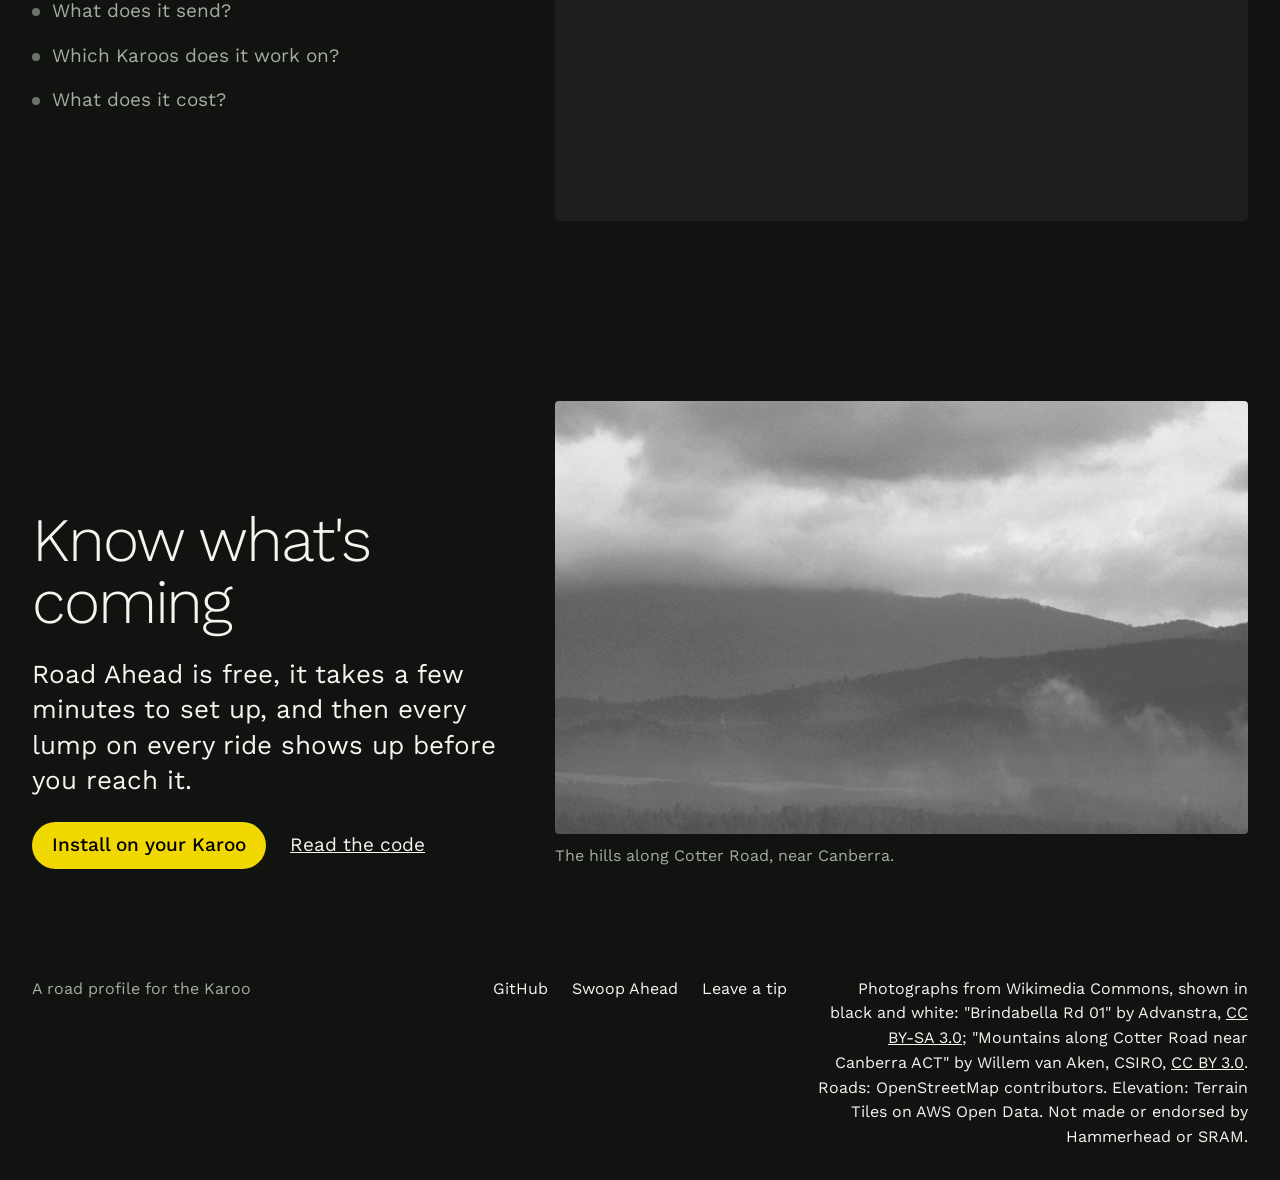
==== commit 14354002: "Pictures and words for 0.2.0 The README screenshot and the website's field pictures are redrawn by t" ====
--- a/web/public/index.html
+++ b/web/public/index.html
@@ -48,7 +48,7 @@
 <section class="tap" id="tap">
   <div class="tap-words">
     <h2 class="reveal" data-part="tap-heading">The next 2 km.</h2>
-    <p class="reveal">Tap the field on a ride and it steps between 2, 5 and 10 km. Try it here. This is Uriarra Road, drawn by the same code that runs on the Karoo.</p>
+    <p class="reveal">Tap the field on a ride and it steps between 2, 5 and 10 km. Try it here. This is Uriarra Road, drawn by the same code that runs on the Karoo. On a half-width tile it drops the numbers and shows the graph alone.</p>
   </div>
   <button class="bigfield reveal" data-ui type="button" aria-label="The Road ahead field. Tap it to step between 2, 5 and 10 kilometres.">
     <img data-part="tap-field" src="assets/tall-2000.png" width="480" height="300" alt="The field at its tall size: 2.0 km of Uriarra Road">
@@ -57,13 +57,13 @@
 
 <section class="proof" id="proof">
   <div class="proof-words reveal">
-    <h2>Checked on 214 km of real rides</h2>
-    <p>The guess was replayed against five recorded rides around Canberra and scored against the road then ridden. It gets the heights right and stops at junctions it can't call. When it's wrong, it's mostly because the rider turned off, and nothing predicts that.</p>
+    <h2>Checked on 454 km of real rides</h2>
+    <p>The guess was replayed against nine recorded rides around Canberra and scored against the road then ridden. It gets the heights right and almost always fills the distance you asked for. Past a junction it is a guess, and it says so by drawing that part dimmer.</p>
   </div>
   <dl class="figures">
     <div class="reveal"><dt>1.5 to 3 m</dt><dd>The typical gap between the height it drew and the height the ride recorded.</dd></div>
-    <div class="reveal"><dt>2 to 9%</dt><dd>How often it guessed a turn when the rider went straight on.</dd></div>
-    <div class="reveal"><dt>27 to 66%</dt><dd>How often the whole next 2 km was the road then ridden, depending on the ride.</dd></div>
+    <div class="reveal"><dt>82%</dt><dd>How often the field showed the full 2 km. It was 44% when it stopped at every junction.</dd></div>
+    <div class="reveal"><dt>58%</dt><dd>How much of the picture, on average, turned out to be the road then ridden.</dd></div>
   </dl>
 </section>
 
@@ -103,7 +103,7 @@
       <li><button type="button" aria-controls="answer" data-a="No. That's the point. It works on any ride, and before you press start. With a route loaded it still follows the road you're actually on.">Does it need a route?</button></li>
       <li><button type="button" aria-controls="answer" data-a="No. Everything runs on the Karoo. The roads come from the Karoo's own offline map, and the elevation is fetched once over Wi-Fi.">Does it need my phone or an account?</button></li>
       <li><button type="button" aria-controls="answer" data-a="The Karoo's Climber draws a profile only once it has detected a real climb. On lumps and flats with no route, its climb fields read Off Climb. Road Ahead draws the road all the time.">Doesn't the Karoo do this already?</button></li>
-      <li><button type="button" aria-controls="answer" data-a="It follows one road. Where that road meets a T-junction or a fork, it can't know which way you'll turn, so it stops there and marks the junction. Turn, and it redraws in a couple of seconds.">Why does the profile stop short?</button></li>
+      <li><button type="button" aria-controls="answer" data-a="It carries on along the likeliest road: the one with the same name, otherwise the smallest turn. From the first junction it had to guess at, the profile is dimmer, with a tick where the guessing starts. Turn the other way and it redraws in a couple of seconds. You can set it to stop at junctions instead.">What does it do at a junction?</button></li>
       <li><button type="button" aria-controls="answer" data-a="The elevation grid is 30 m. On sealed roads the shape and the heights are good. Off-road, under heavy tree cover and in cuttings, trust the shape more than the pitch numbers.">How accurate is it?</button></li>
       <li><button type="button" aria-controls="answer" data-a="Nothing about you. It downloads elevation files for the one-degree squares around you from a public archive, so that archive's server sees which squares were asked for, and nothing else.">What does it send?</button></li>
       <li><button type="button" aria-controls="answer" data-a="The Karoo 3, installed from your phone. It should also run on a Karoo 2 over a cable, but that hasn't been tested yet.">Which Karoos does it work on?</button></li>
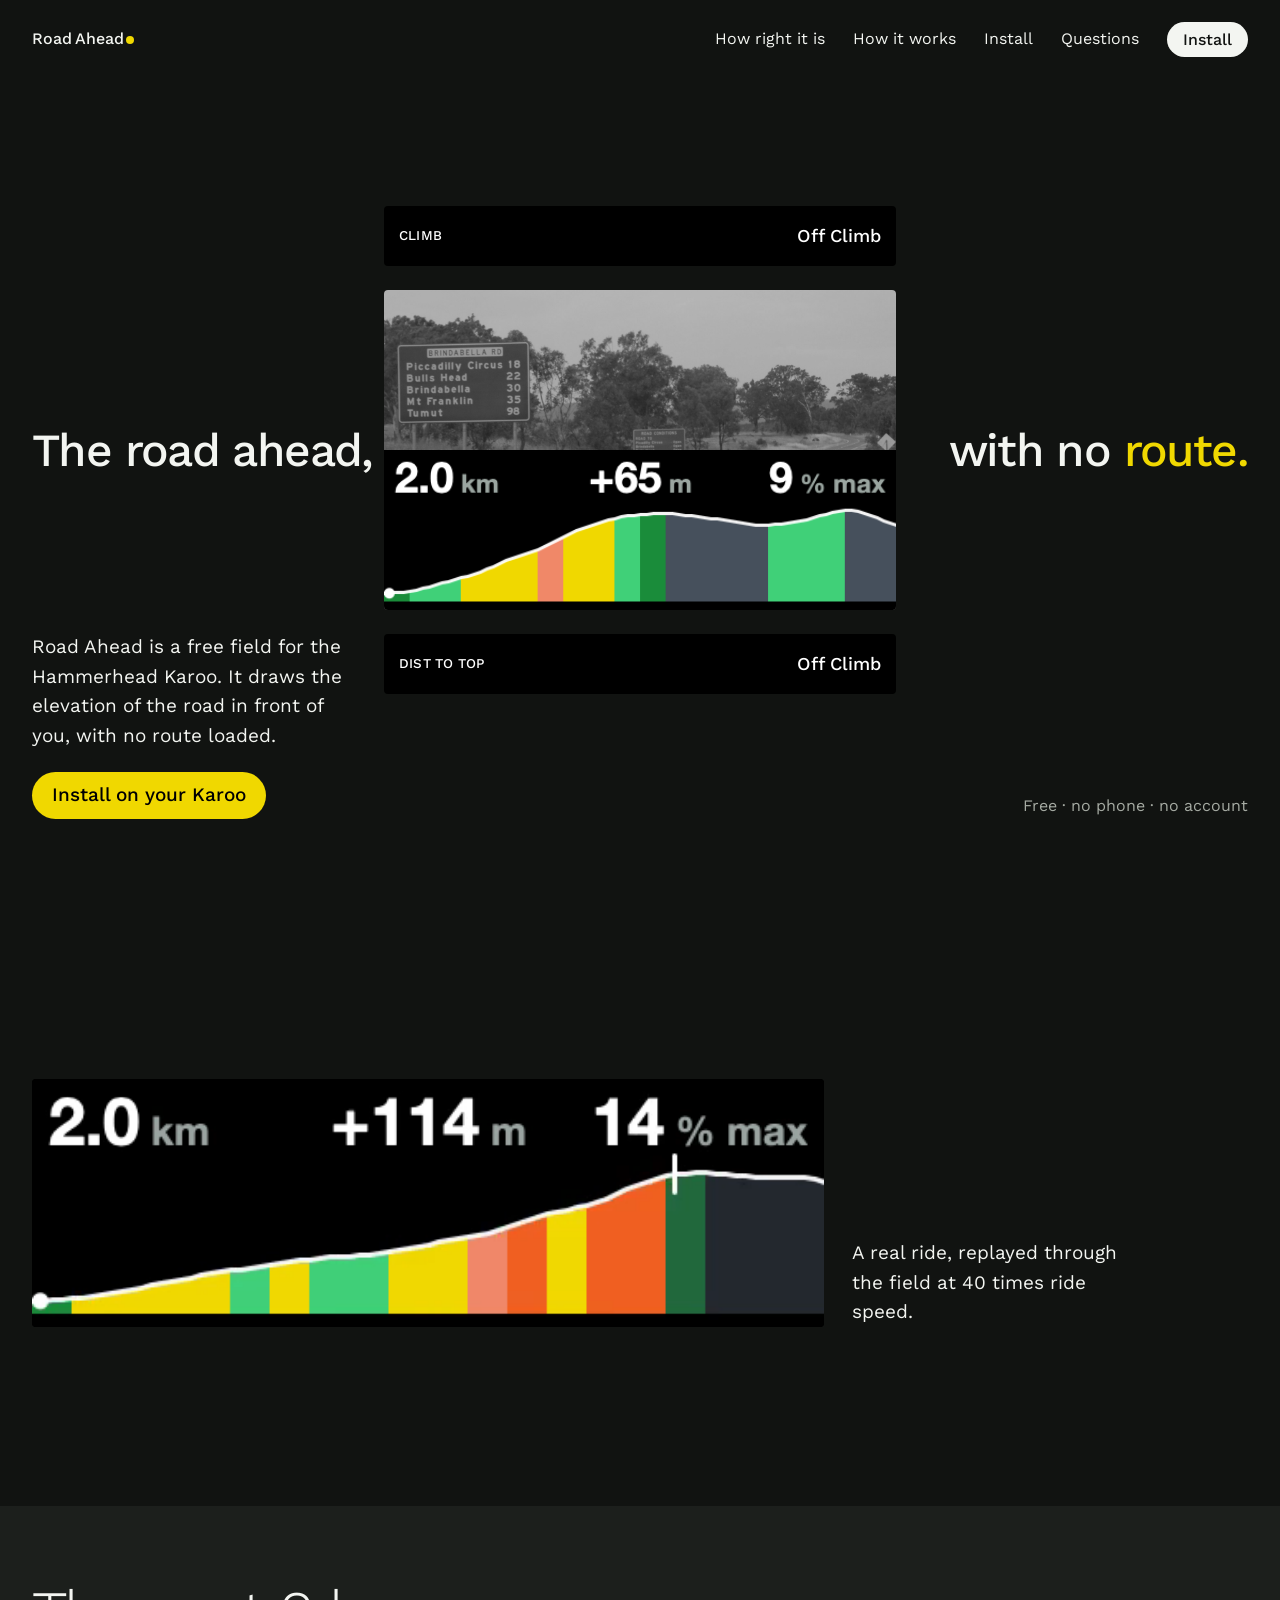
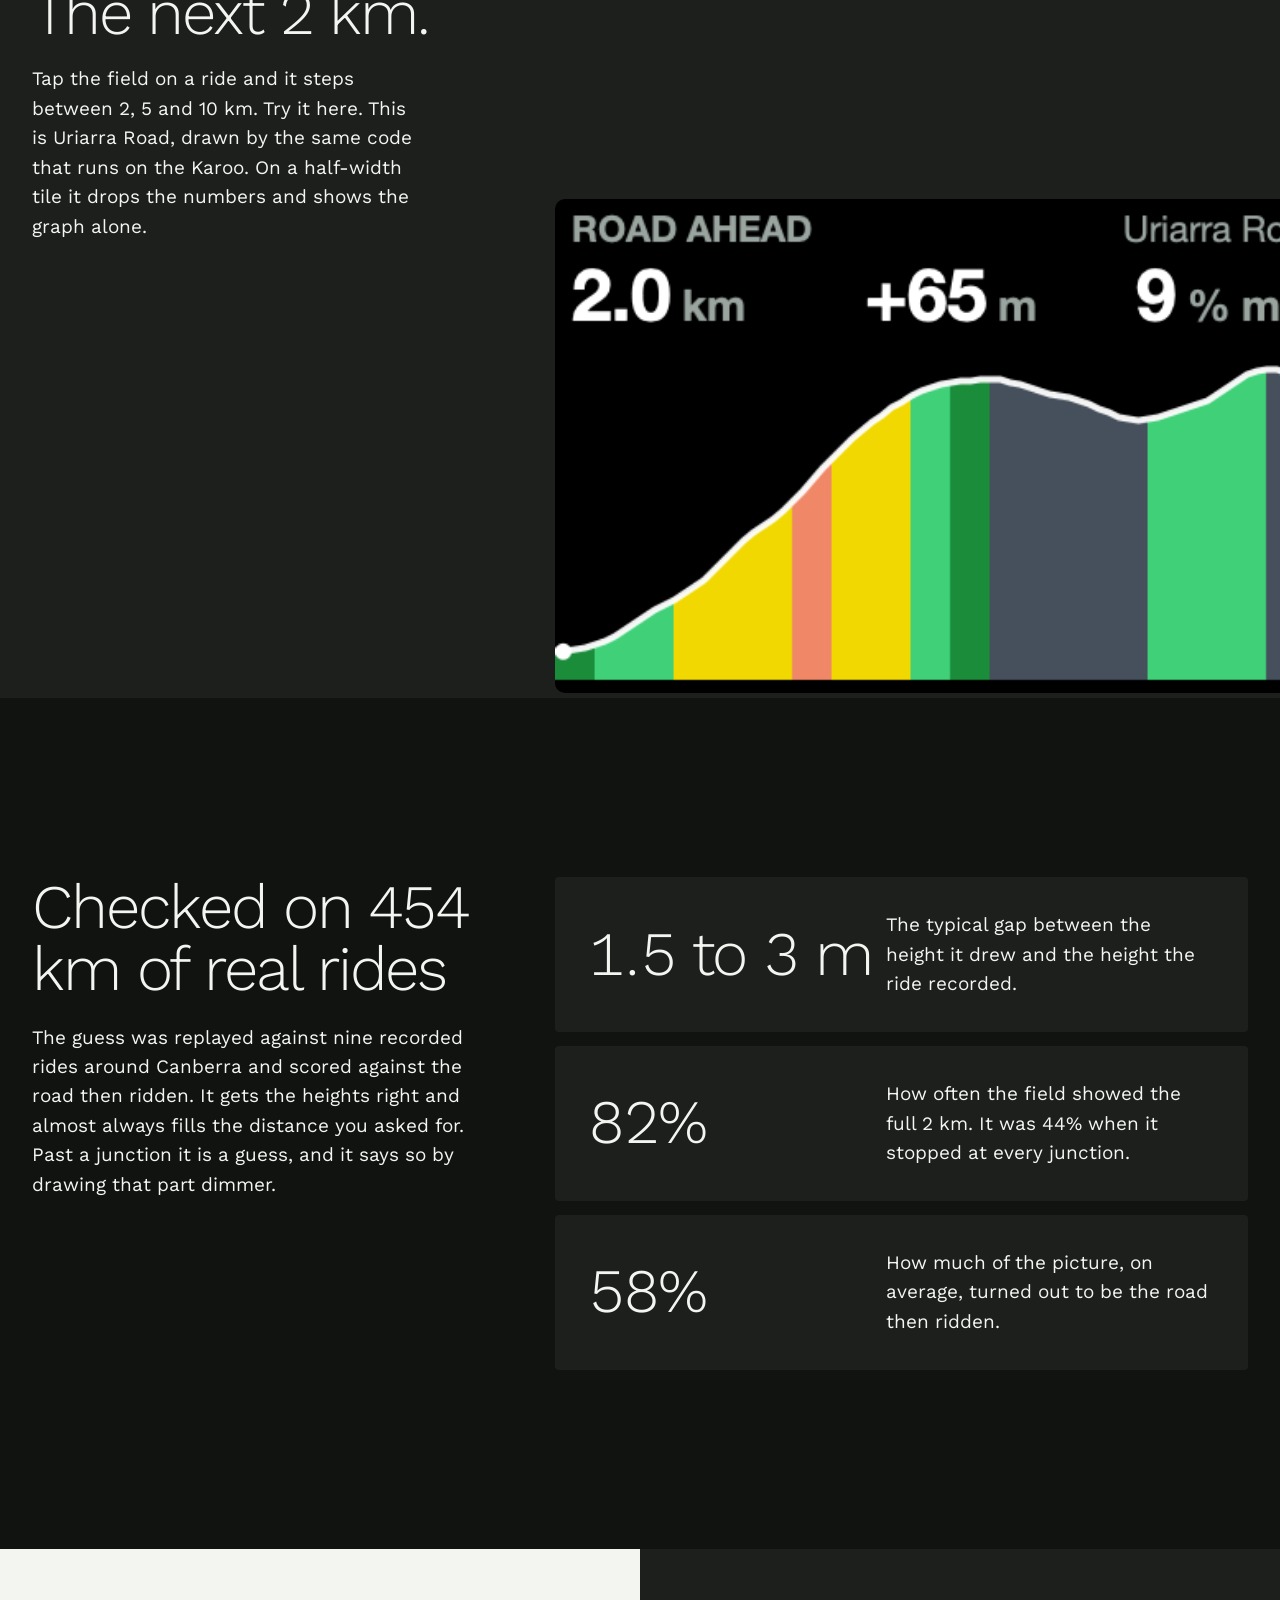
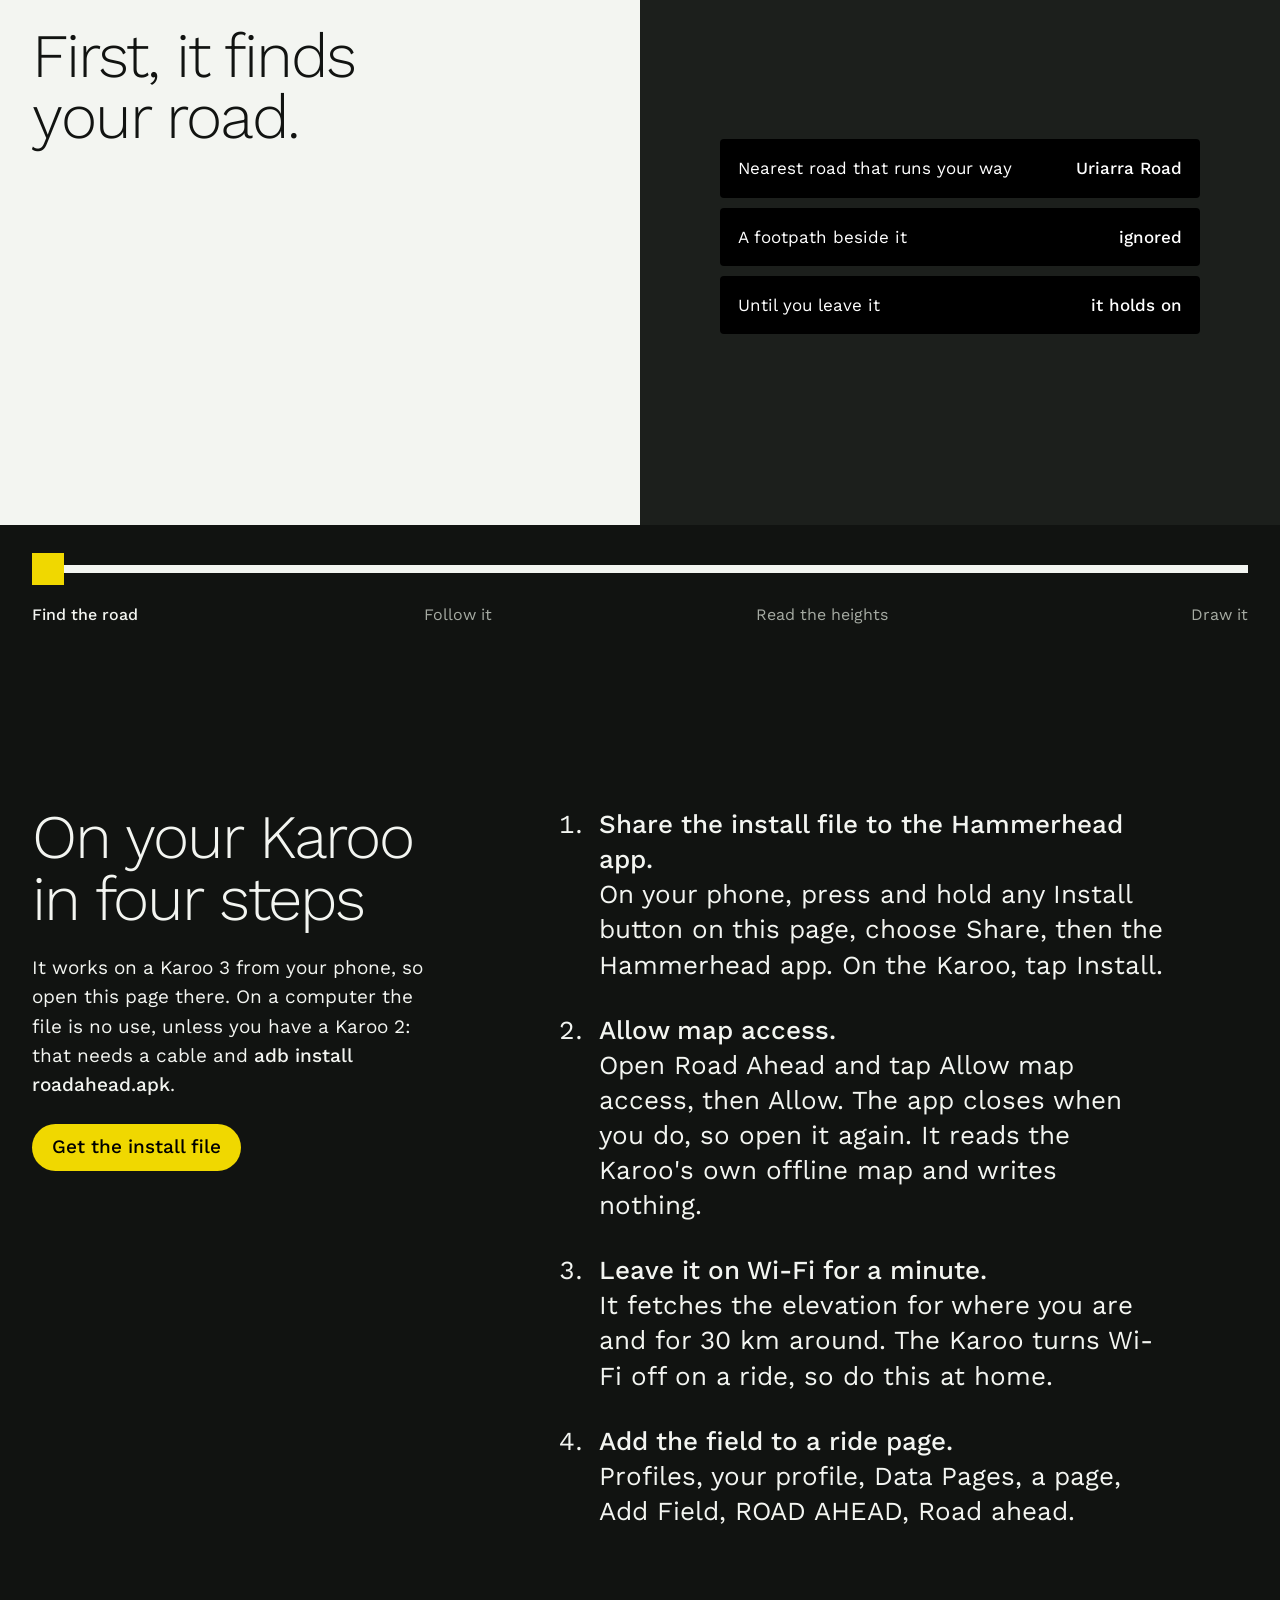
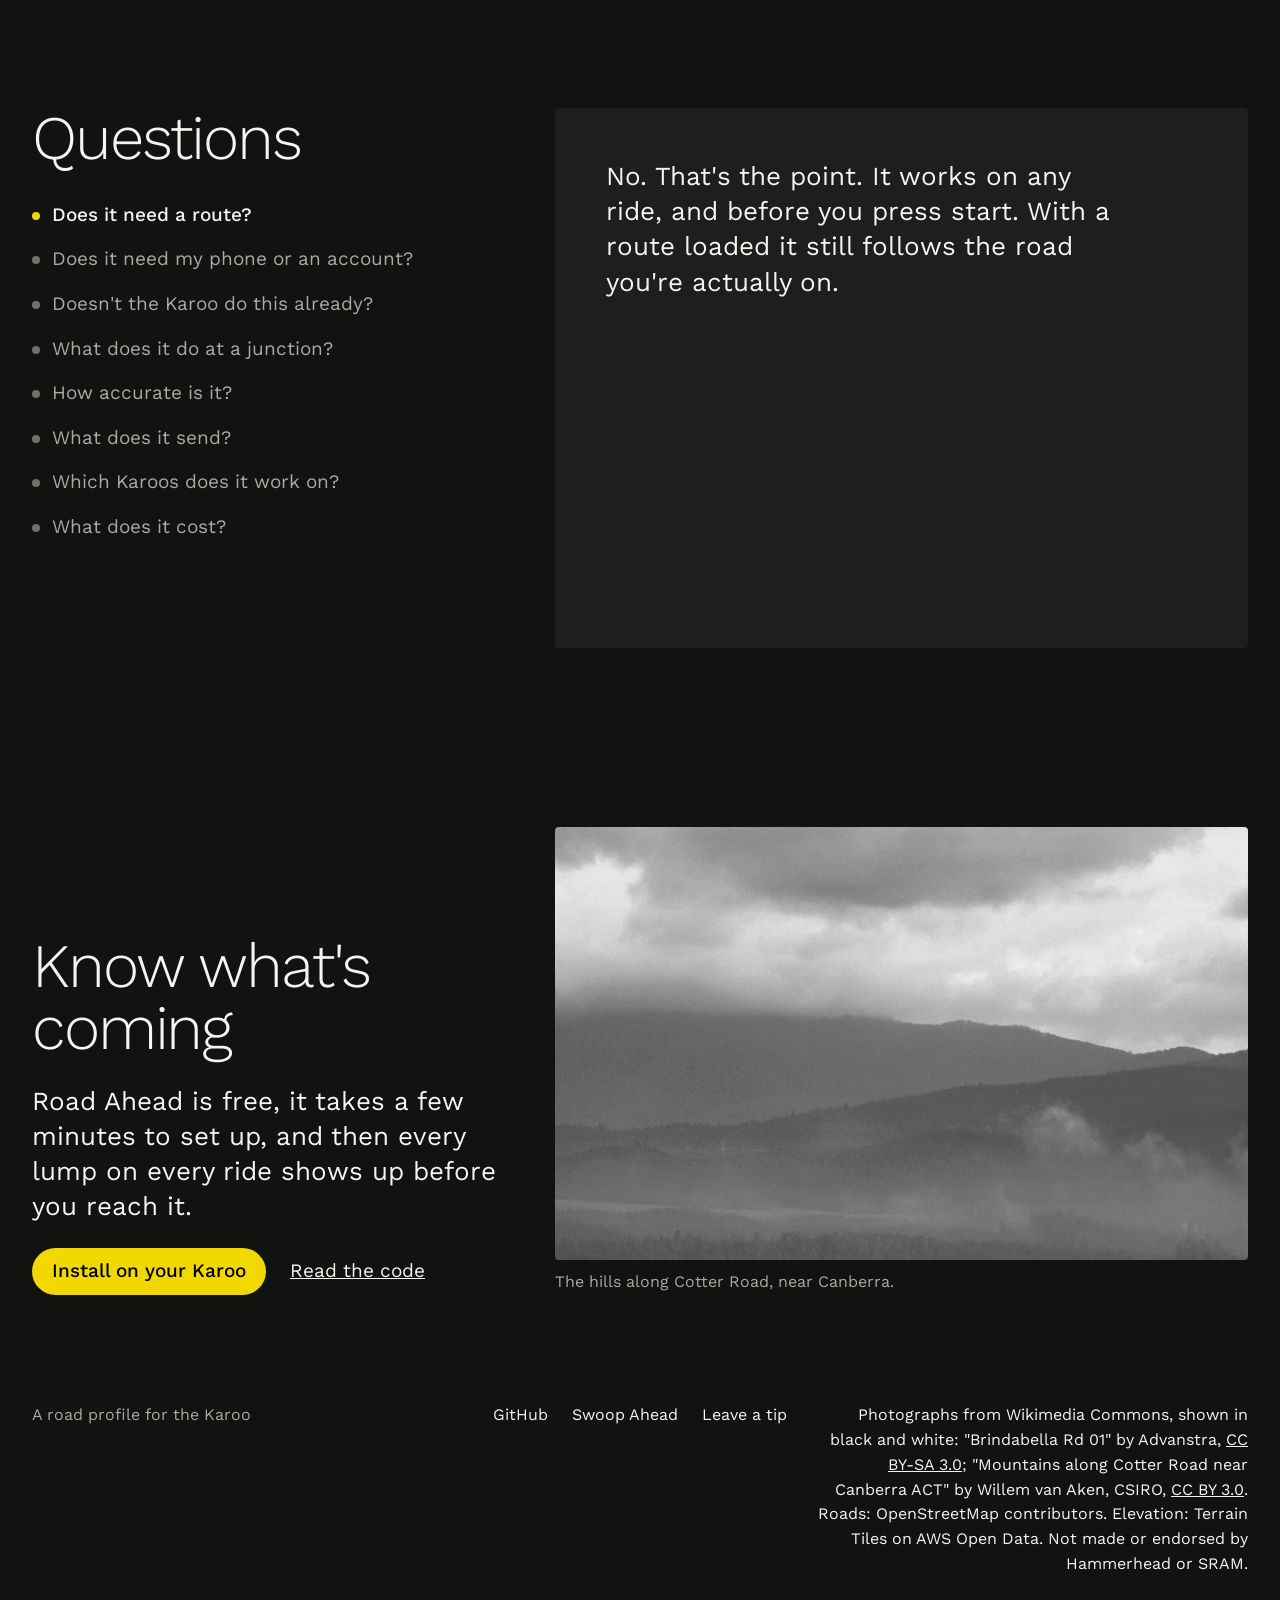
==== commit 214b6af1: "Show a real ride replayed through the field on the website A new section under the first screen play" ====
--- a/web/public/index.html
+++ b/web/public/index.html
@@ -43,6 +43,13 @@
     </div>
     <p class="facts" data-part="caption">Free · no phone · no account</p>
   </div>
+</section>
+
+<section class="replay" id="replay">
+  <figure class="reveal">
+    <video data-part="replay" src="assets/ride-replay.mp4" poster="assets/ride-replay.png" width="480" height="150" muted loop playsinline preload="metadata" aria-label="The Road ahead field through a real ride, drawing the next 2 km of road as the ride climbs and descends"></video>
+    <figcaption>A real ride, replayed through the field at 40 times ride speed.</figcaption>
+  </figure>
 </section>
 
 <section class="tap" id="tap">
--- a/web/public/site.css
+++ b/web/public/site.css
@@ -60,6 +60,13 @@
 .field { height: 100%; border-radius: 4px; background: #000; color: #fff; display: flex; align-items: center; justify-content: space-between; gap: 1em; padding: 0 1.1em; font-size: clamp(12px, 1.05vw, 17px); white-space: nowrap; overflow: hidden; }
 .field span { text-transform: uppercase; font-weight: 500; letter-spacing: 0.02em; }
 .field strong { font-weight: 500; font-size: 1.35em; }
+
+/* A real ride through the field. The clip is 480 px wide, so it stops at eight columns, about the
+   big field's scale, and stays sharp; the line sits at its foot. */
+.replay { margin-top: var(--gap); padding: 0 var(--margin); }
+.replay figure { display: grid; grid-template-columns: 8fr 4fr; column-gap: 28px; align-items: end; }
+.replay video { display: block; width: 100%; height: auto; aspect-ratio: 480 / 150; background: #000; border-radius: 4px; }
+.replay figcaption { margin: 0; max-width: 24ch; font-size: var(--step-body); color: var(--second); }
 
 /* One control, blown up: the field at poster size. It works. */
 .tap { position: relative; margin-top: var(--gap); min-height: 88svh; background: var(--tone); overflow: hidden; padding: clamp(40px, 6vw, 88px) var(--margin); display: grid; grid-template-columns: 5fr 7fr; column-gap: 28px; align-items: start; }
@@ -163,6 +170,8 @@
   .lede { margin: 10px 0 0; max-width: none; }
   .facts { text-align: left; justify-self: start; margin: 0; max-width: none; }
   .tap, .proof, .install, .questions, .close { grid-template-columns: 1fr; row-gap: 28px; }
+  .replay figure { grid-template-columns: 1fr; row-gap: 14px; }
+  .replay figcaption { max-width: none; }
   .tap { min-height: 0; padding-bottom: 0; }
   .bigfield { margin: 4svh -8% -2svh 0; }
   .figures div { grid-template-columns: 1fr; row-gap: 10px; }
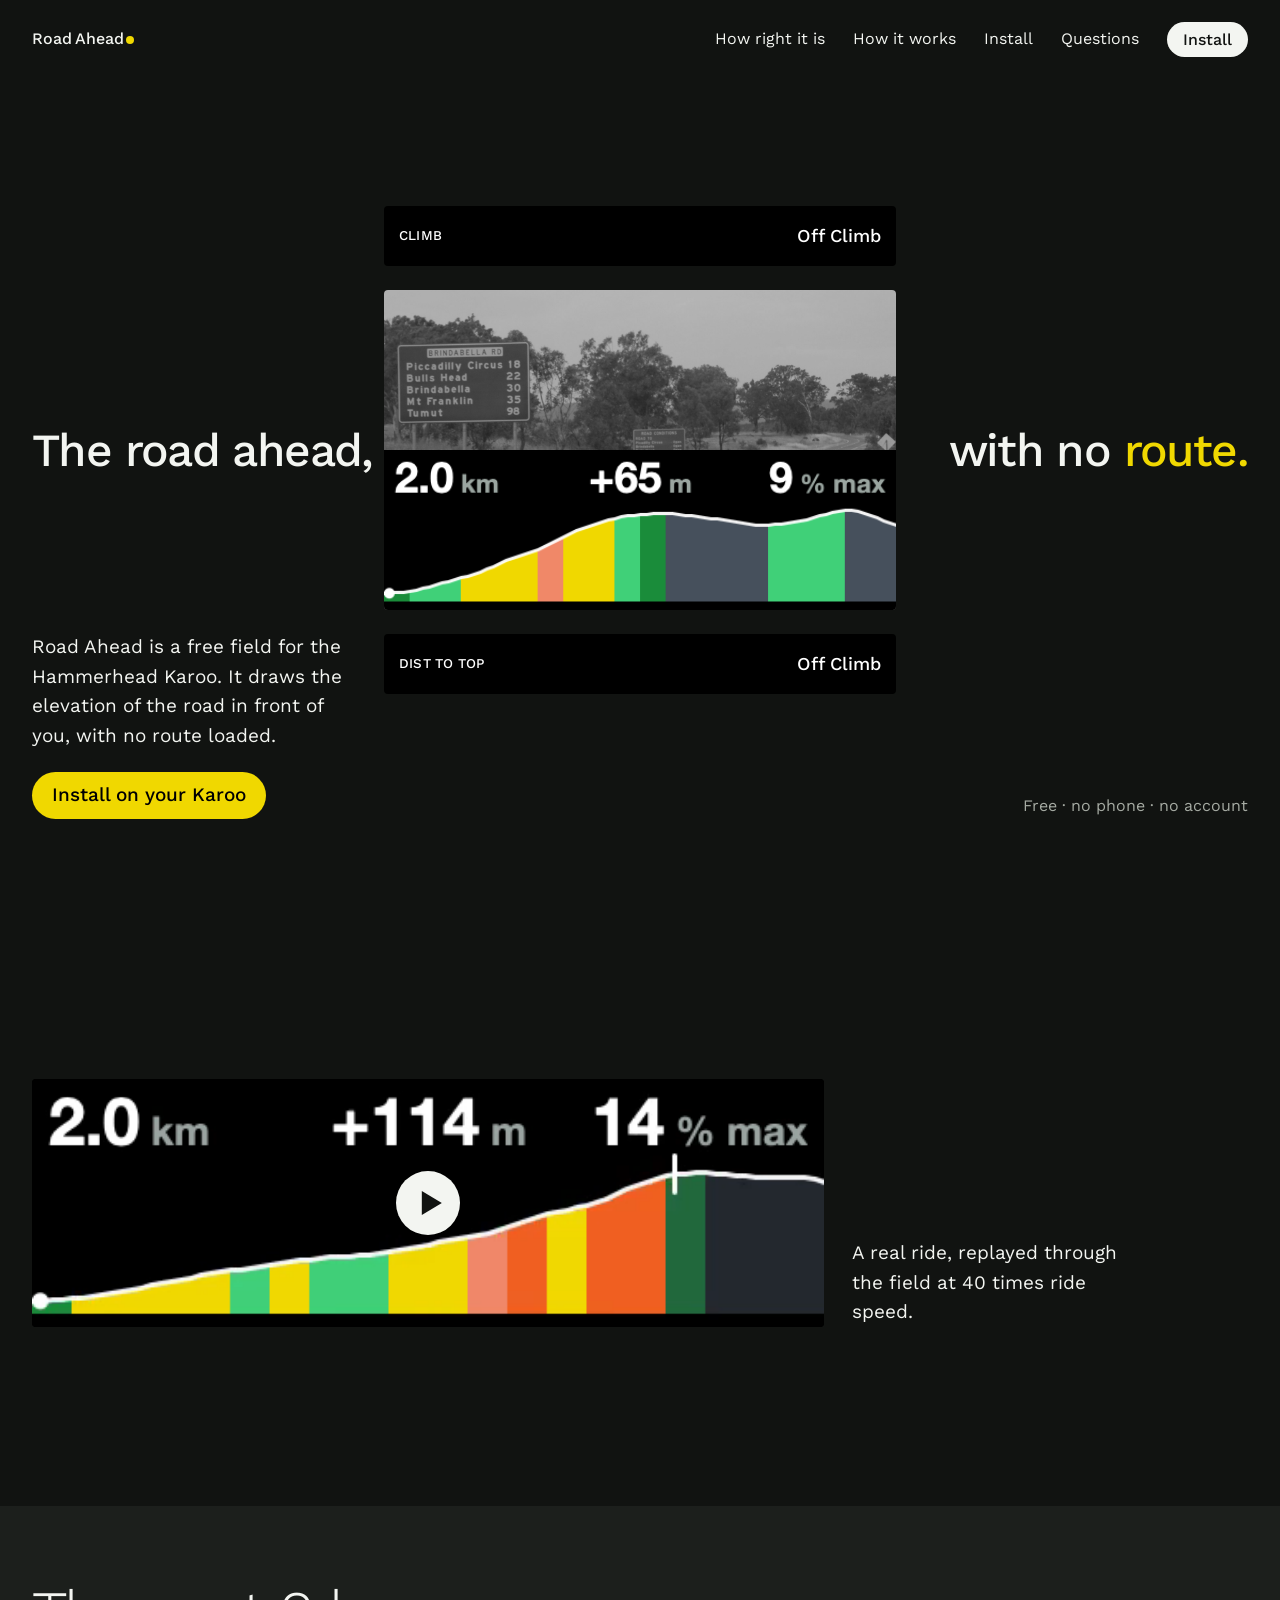
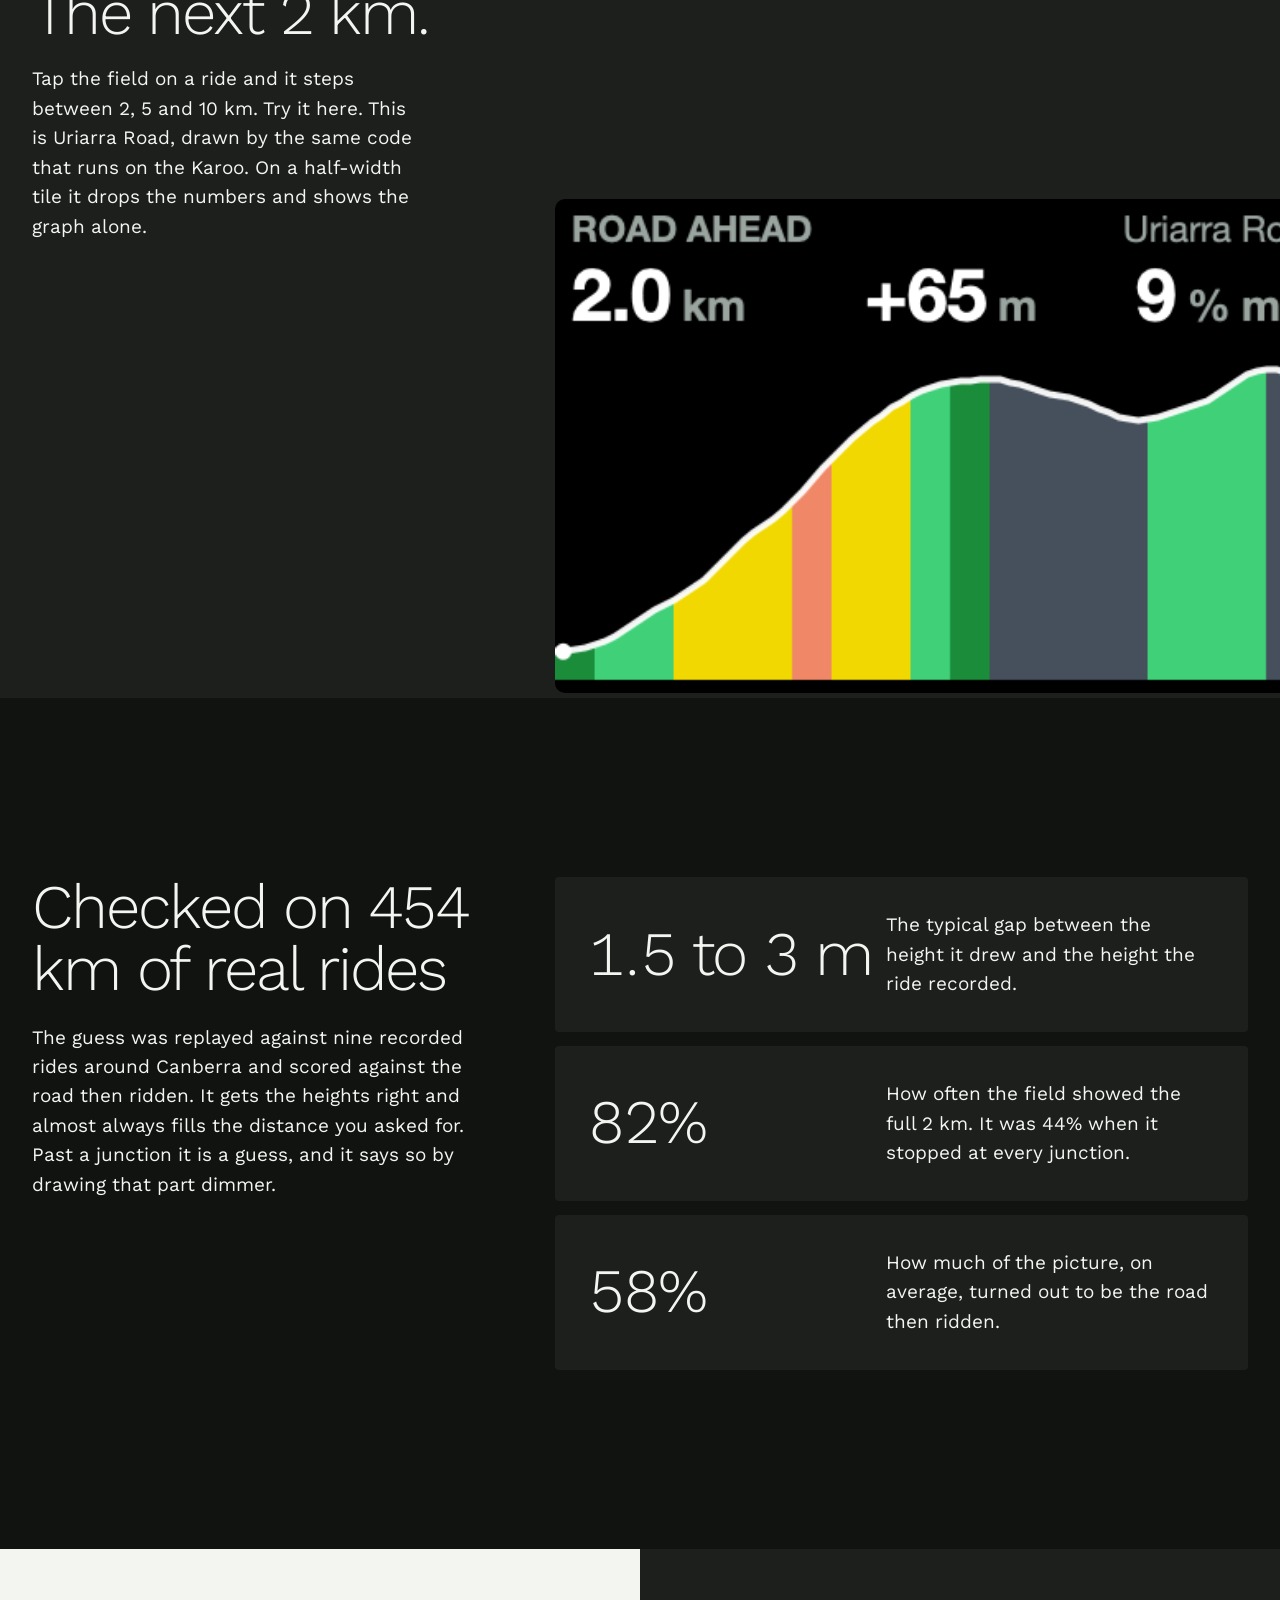
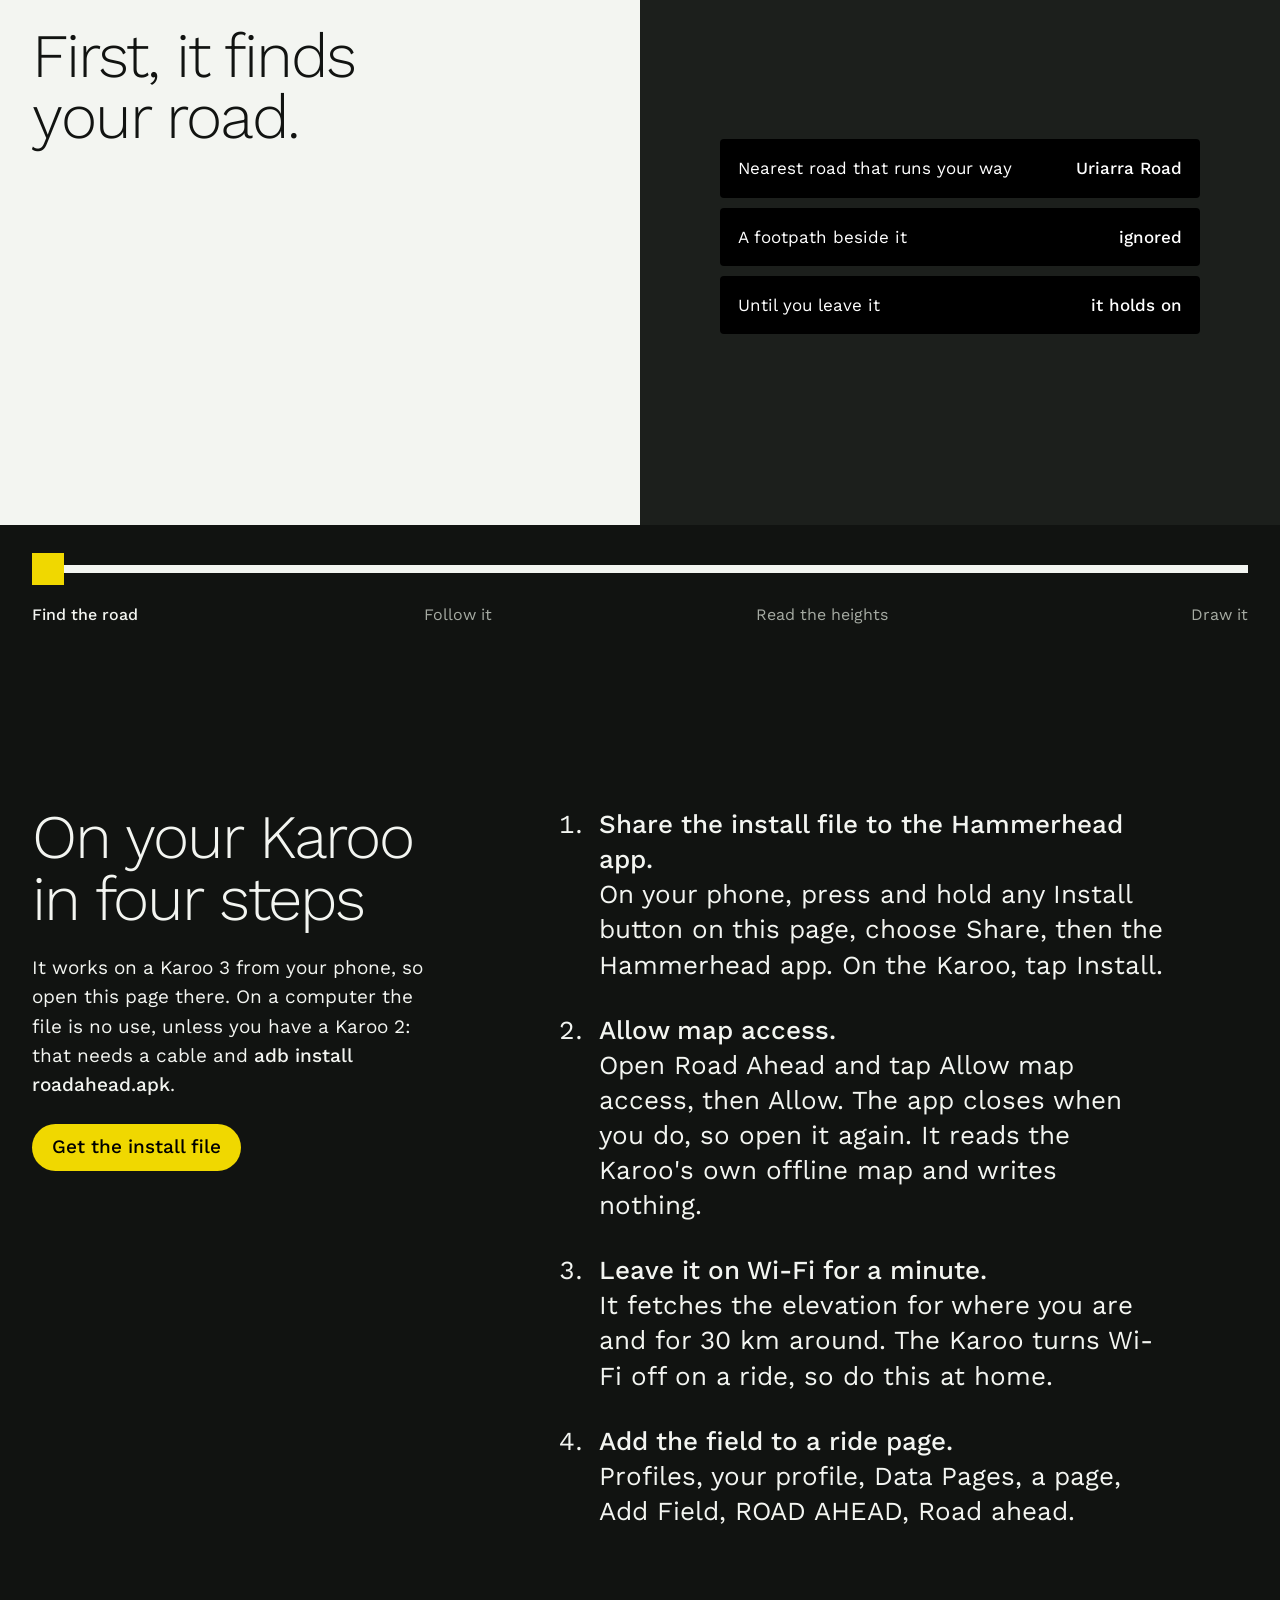
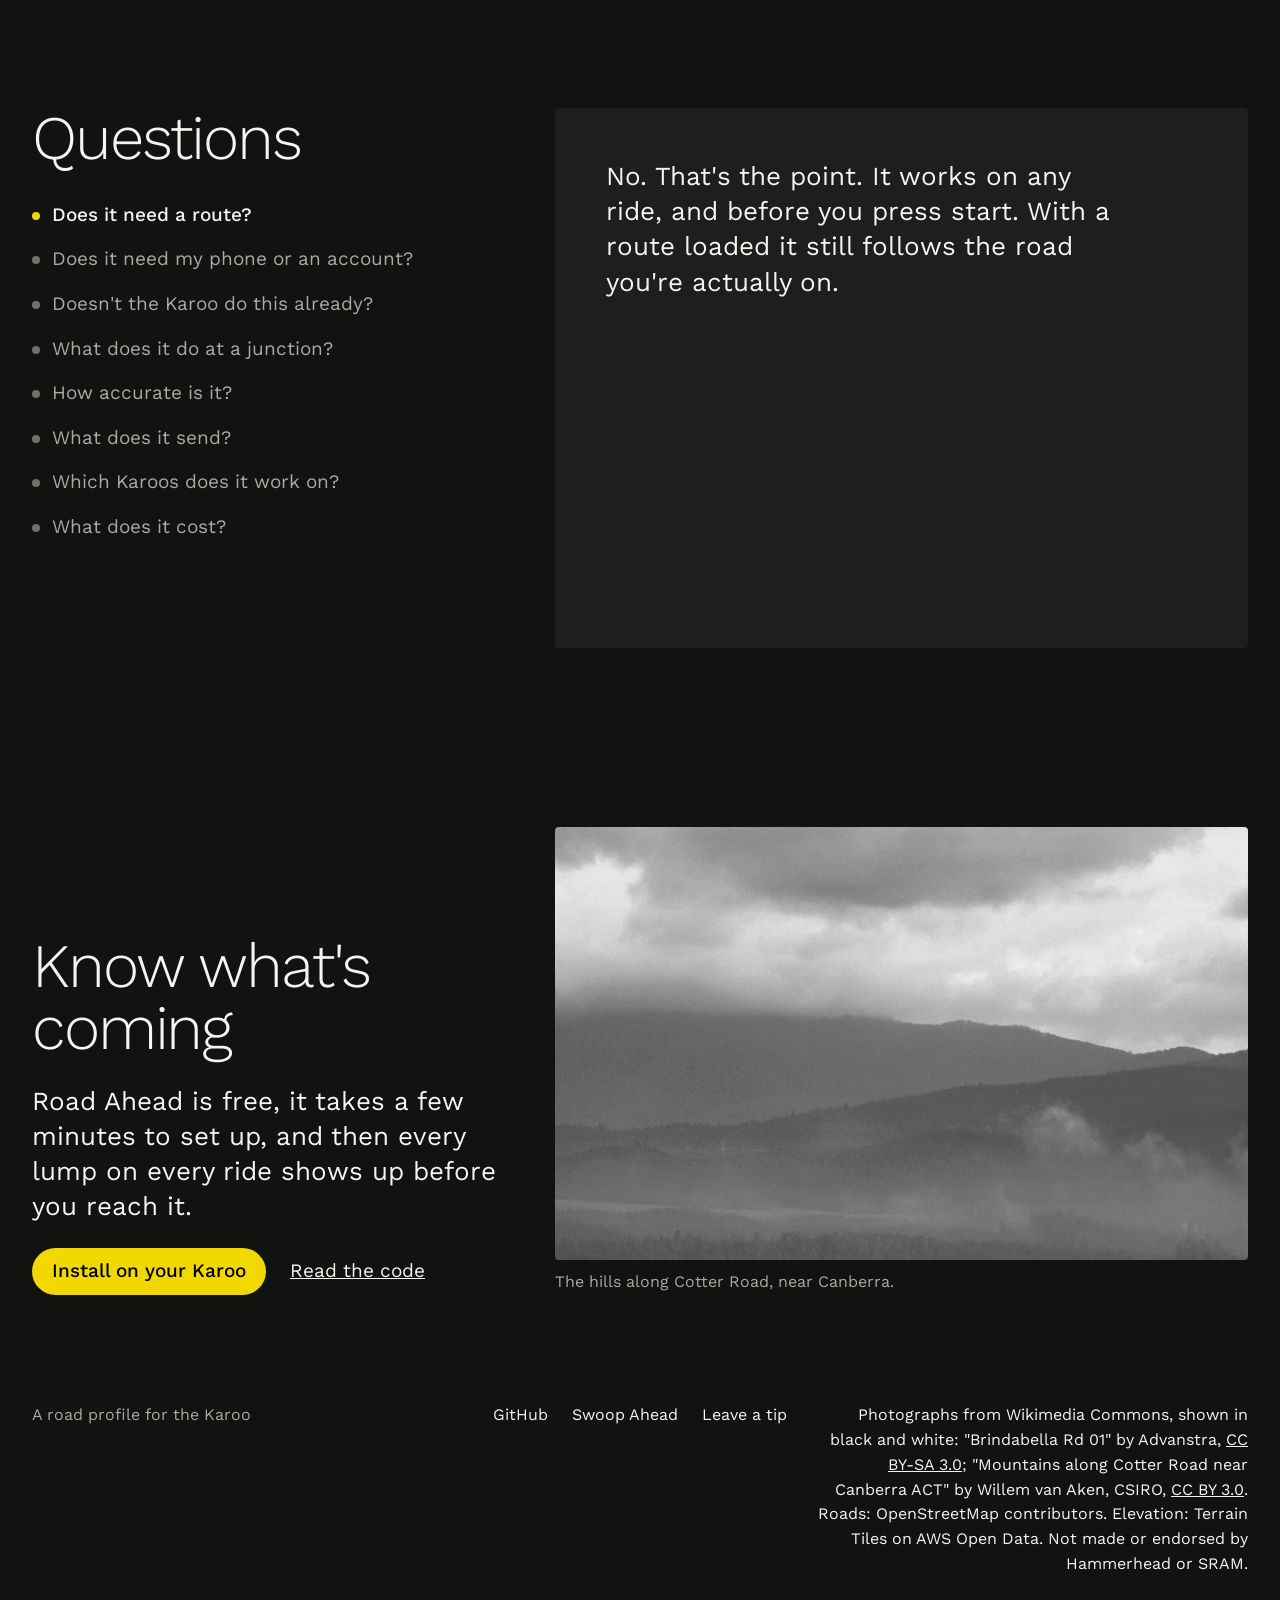
==== commit baf5e1d6: "Tap the ride replay to play or pause it The clip now sits in a button. A tap plays or pauses it. Whe" ====
--- a/web/public/index.html
+++ b/web/public/index.html
@@ -47,8 +47,11 @@
 
 <section class="replay" id="replay">
   <figure class="reveal">
-    <video data-part="replay" src="assets/ride-replay.mp4" poster="assets/ride-replay.png" width="480" height="150" muted loop playsinline preload="metadata" aria-label="The Road ahead field through a real ride, drawing the next 2 km of road as the ride climbs and descends"></video>
-    <figcaption>A real ride, replayed through the field at 40 times ride speed.</figcaption>
+    <button class="clip" data-part="replay-button" type="button" aria-label="Play the ride replay" aria-describedby="replay-caption">
+      <video data-part="replay" src="assets/ride-replay.mp4" poster="assets/ride-replay.png" width="480" height="150" muted loop playsinline preload="metadata"></video>
+      <span class="play" aria-hidden="true"></span>
+    </button>
+    <figcaption id="replay-caption">A real ride, replayed through the field at 40 times ride speed.</figcaption>
   </figure>
 </section>
 
--- a/web/public/site.css
+++ b/web/public/site.css
@@ -65,7 +65,13 @@
    big field's scale, and stays sharp; the line sits at its foot. */
 .replay { margin-top: var(--gap); padding: 0 var(--margin); }
 .replay figure { display: grid; grid-template-columns: 8fr 4fr; column-gap: 28px; align-items: end; }
-.replay video { display: block; width: 100%; height: auto; aspect-ratio: 480 / 150; background: #000; border-radius: 4px; }
+.clip { --d: clamp(48px, 5vw, 72px); position: relative; display: block; width: 100%; padding: 0; border: 0; border-radius: 4px; overflow: hidden; background: #000; }
+.js .clip { cursor: pointer; }
+.clip video { display: block; width: 100%; height: auto; aspect-ratio: 480 / 150; }
+/* Shown only when the clip is held: paused by a tap, or the phone wouldn't start it. */
+.clip .play { position: absolute; inset: 0; margin: auto; width: var(--d); height: var(--d); border-radius: 50%; background: var(--second); opacity: 0; transition: opacity 160ms; pointer-events: none; }
+.clip .play::before { content: ""; position: absolute; inset: 0; margin: auto; width: 0; height: 0; border-style: solid; border-width: calc(var(--d) * 0.2) 0 calc(var(--d) * 0.2) calc(var(--d) * 0.32); border-color: transparent transparent transparent var(--ground); transform: translateX(calc(var(--d) * 0.06)); }
+.clip.held .play { opacity: 1; }
 .replay figcaption { margin: 0; max-width: 24ch; font-size: var(--step-body); color: var(--second); }
 
 /* One control, blown up: the field at poster size. It works. */
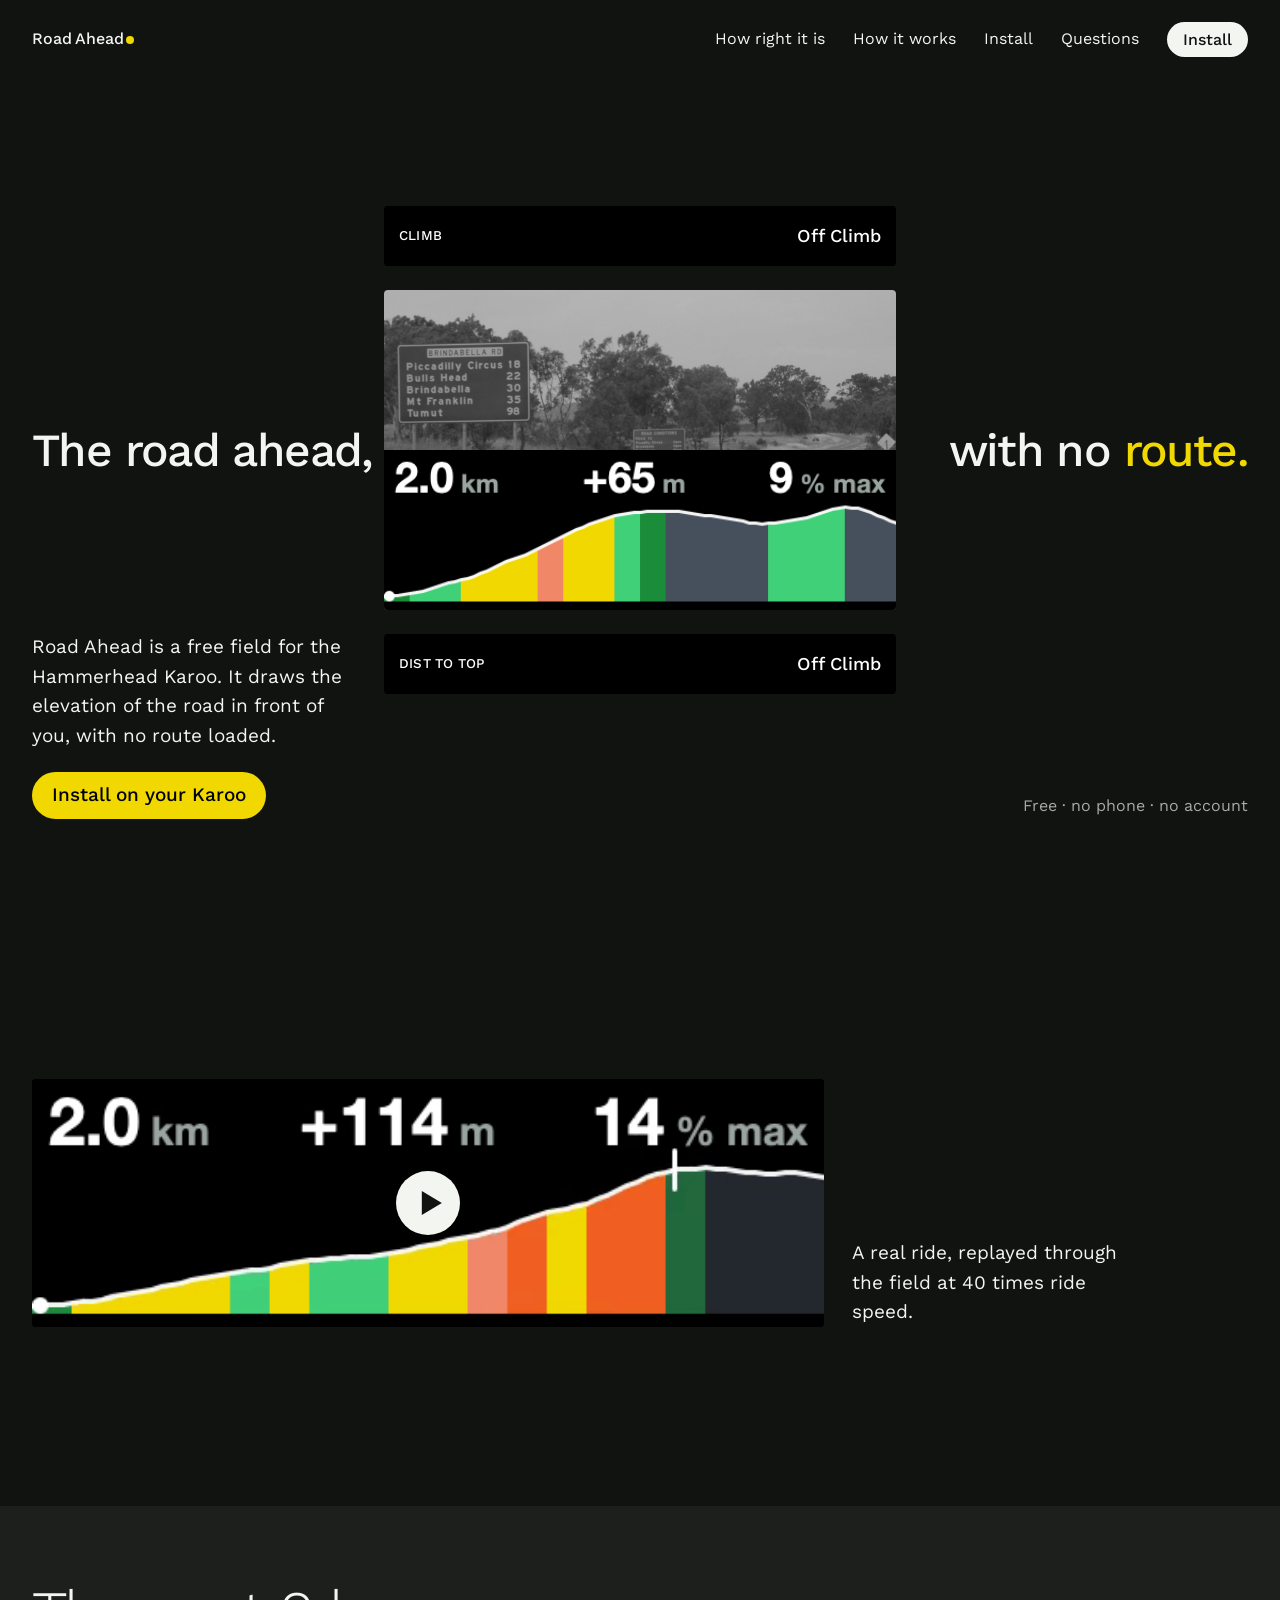
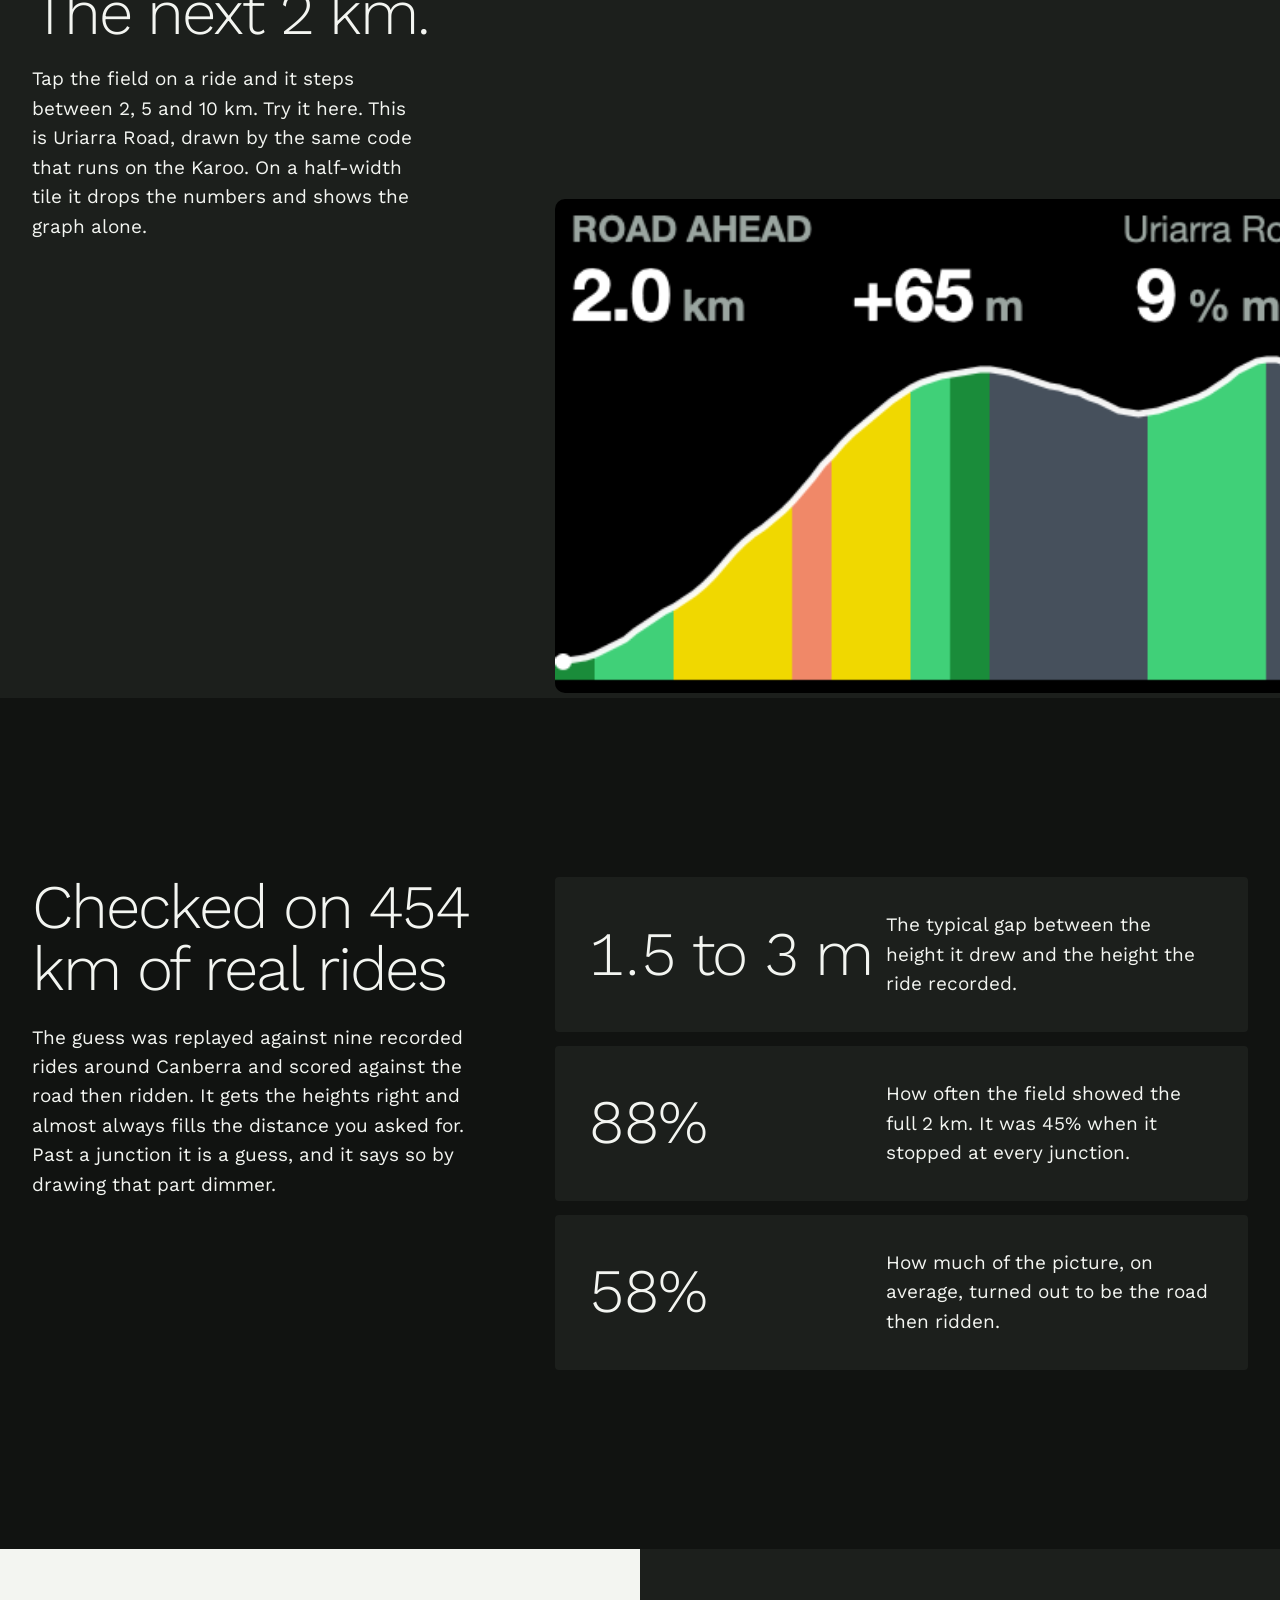
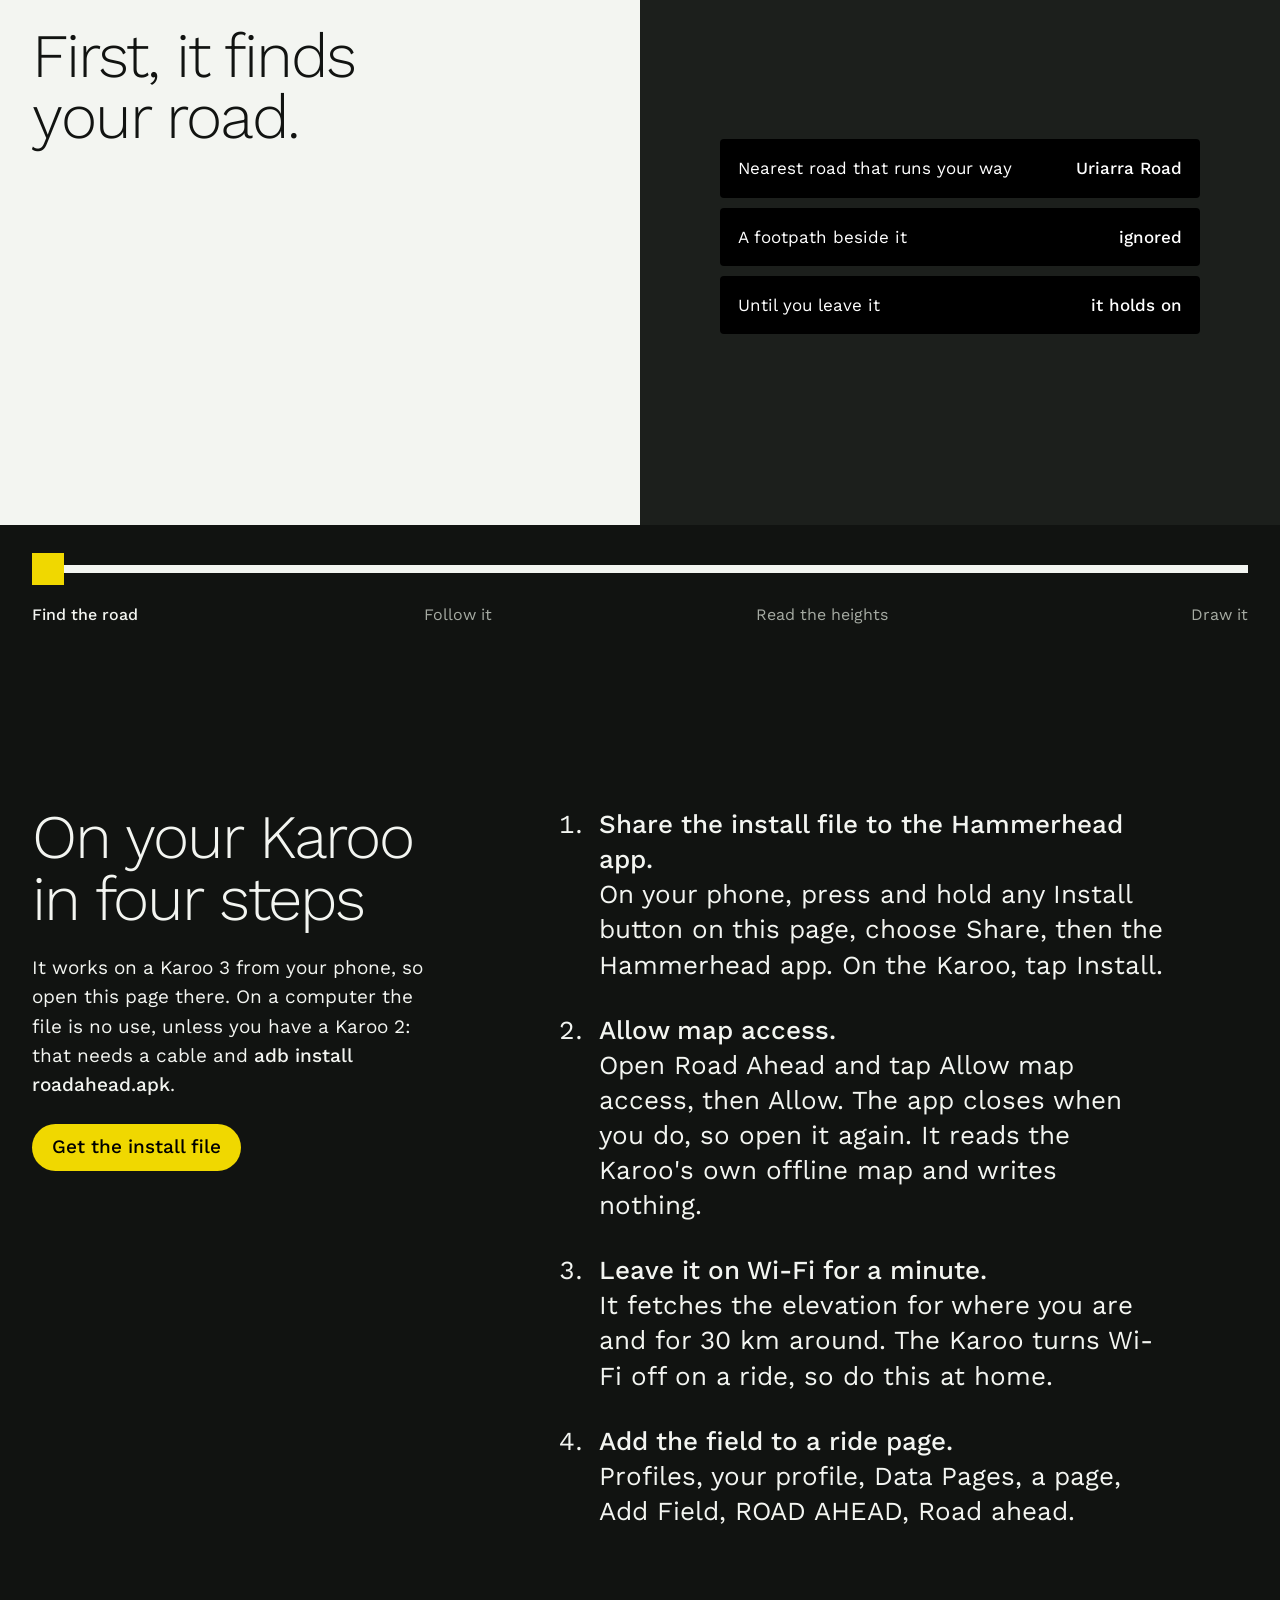
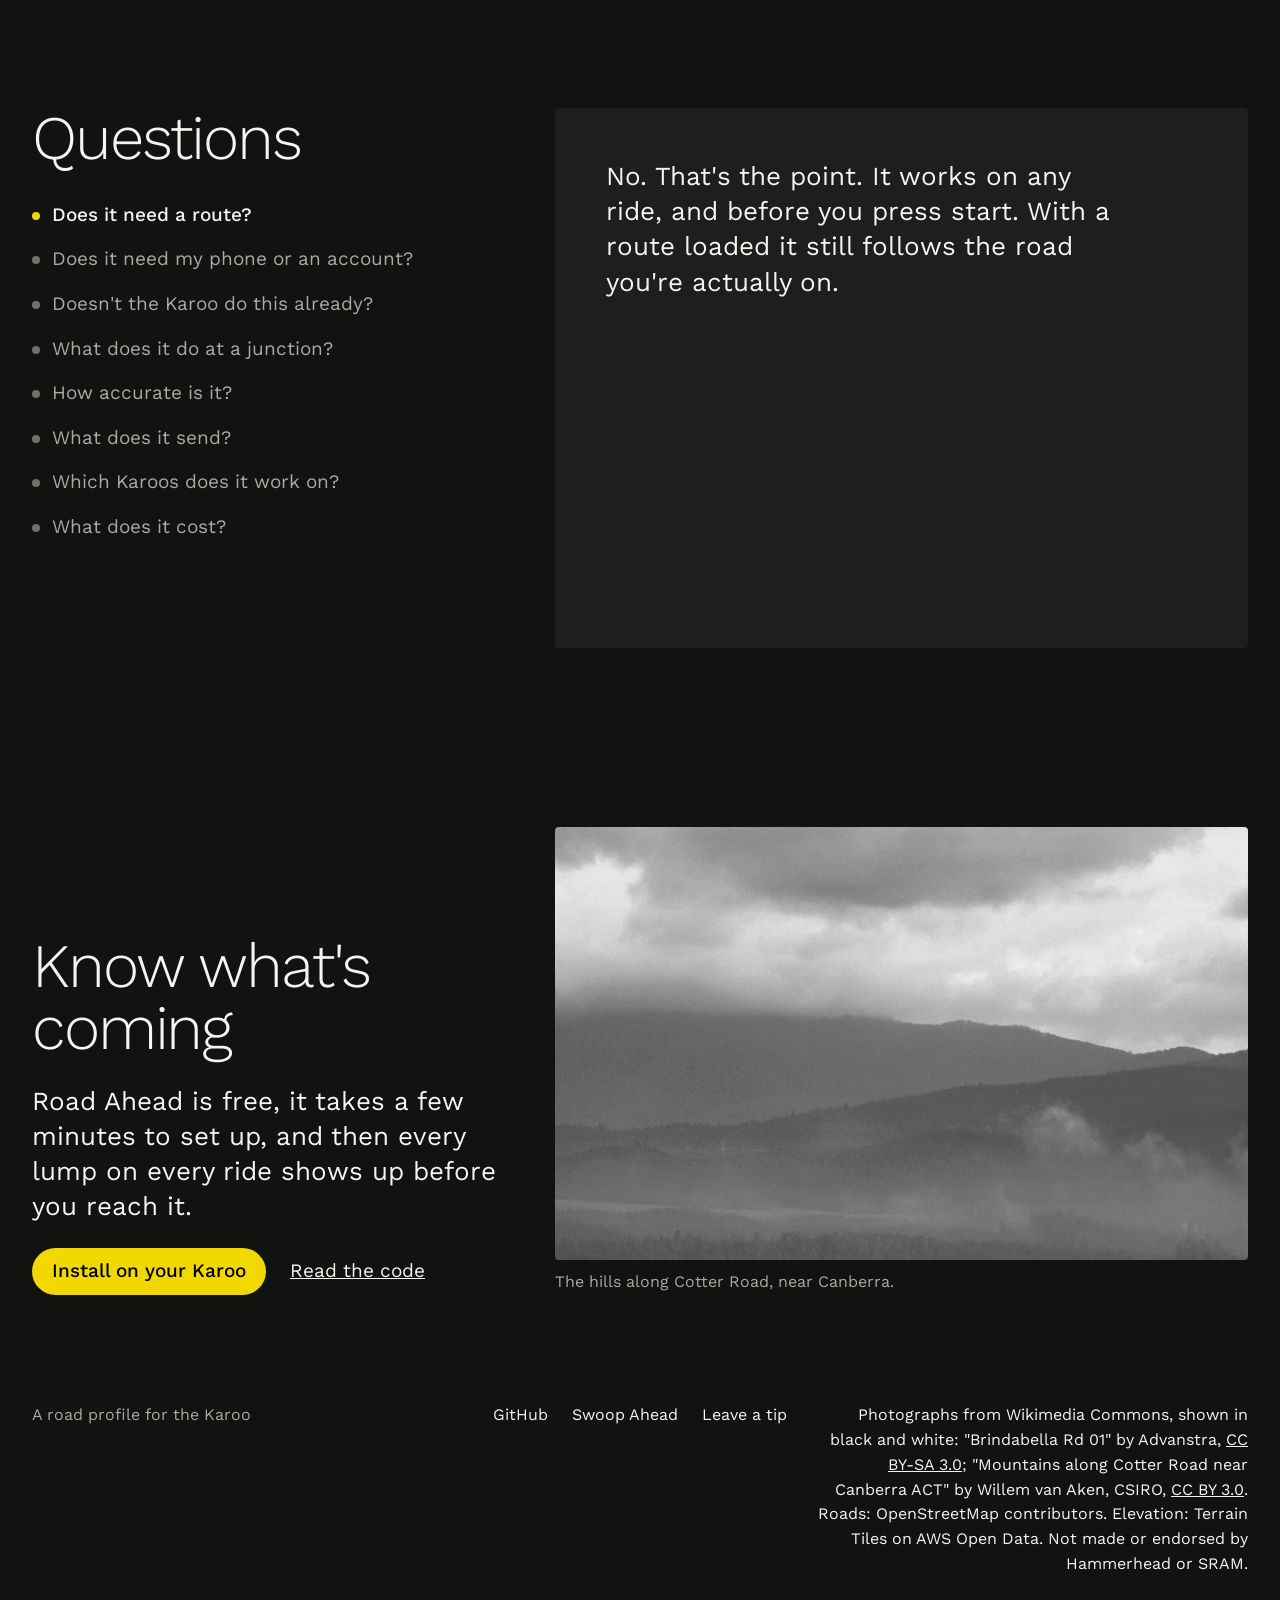
==== commit 6360ac82: "Website: 88% full picture, left first and right first, a downloads page" ====
--- a/web/public/index.html
+++ b/web/public/index.html
@@ -72,7 +72,7 @@
   </div>
   <dl class="figures">
     <div class="reveal"><dt>1.5 to 3 m</dt><dd>The typical gap between the height it drew and the height the ride recorded.</dd></div>
-    <div class="reveal"><dt>82%</dt><dd>How often the field showed the full 2 km. It was 44% when it stopped at every junction.</dd></div>
+    <div class="reveal"><dt>88%</dt><dd>How often the field showed the full 2 km. It was 45% when it stopped at every junction.</dd></div>
     <div class="reveal"><dt>58%</dt><dd>How much of the picture, on average, turned out to be the road then ridden.</dd></div>
   </dl>
 </section>
@@ -113,7 +113,7 @@
       <li><button type="button" aria-controls="answer" data-a="No. That's the point. It works on any ride, and before you press start. With a route loaded it still follows the road you're actually on.">Does it need a route?</button></li>
       <li><button type="button" aria-controls="answer" data-a="No. Everything runs on the Karoo. The roads come from the Karoo's own offline map, and the elevation is fetched once over Wi-Fi.">Does it need my phone or an account?</button></li>
       <li><button type="button" aria-controls="answer" data-a="The Karoo's Climber draws a profile only once it has detected a real climb. On lumps and flats with no route, its climb fields read Off Climb. Road Ahead draws the road all the time.">Doesn't the Karoo do this already?</button></li>
-      <li><button type="button" aria-controls="answer" data-a="It carries on along the likeliest road: the one with the same name, otherwise the smallest turn. From the first junction it had to guess at, the profile is dimmer, with a tick where the guessing starts. Turn the other way and it redraws in a couple of seconds. You can set it to stop at junctions instead.">What does it do at a junction?</button></li>
+      <li><button type="button" aria-controls="answer" data-a="It carries on along the likeliest road: the one with the same name, otherwise the smallest turn. From the first junction it had to guess at, the profile is dimmer, with a tick where the guessing starts. Turn the other way and it redraws in a couple of seconds. You can set it to turn left first or right first instead, or to stop at junctions.">What does it do at a junction?</button></li>
       <li><button type="button" aria-controls="answer" data-a="The elevation grid is 30 m. On sealed roads the shape and the heights are good. Off-road, under heavy tree cover and in cuttings, trust the shape more than the pitch numbers.">How accurate is it?</button></li>
       <li><button type="button" aria-controls="answer" data-a="Nothing about you. It downloads elevation files for the one-degree squares around you from a public archive, so that archive's server sees which squares were asked for, and nothing else.">What does it send?</button></li>
       <li><button type="button" aria-controls="answer" data-a="The Karoo 3, installed from your phone. It should also run on a Karoo 2 over a cable, but that hasn't been tested yet.">Which Karoos does it work on?</button></li>
